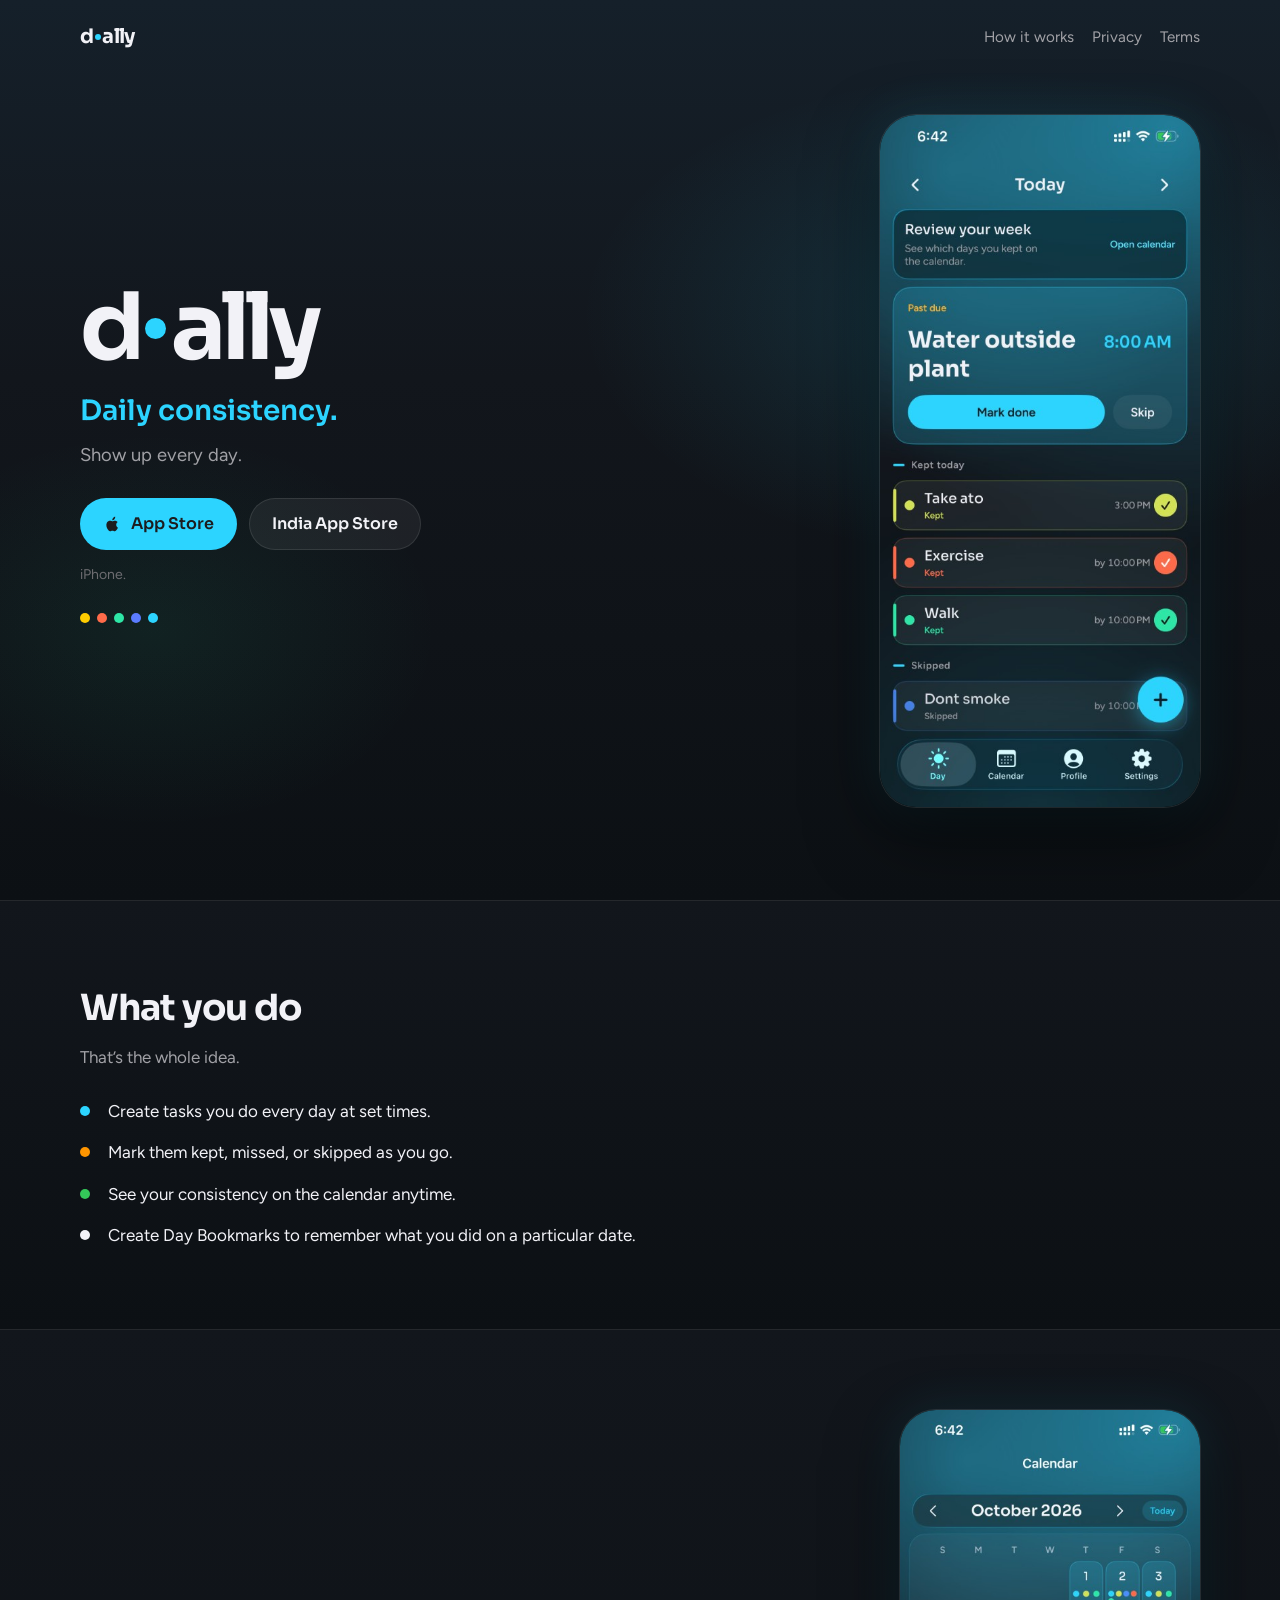
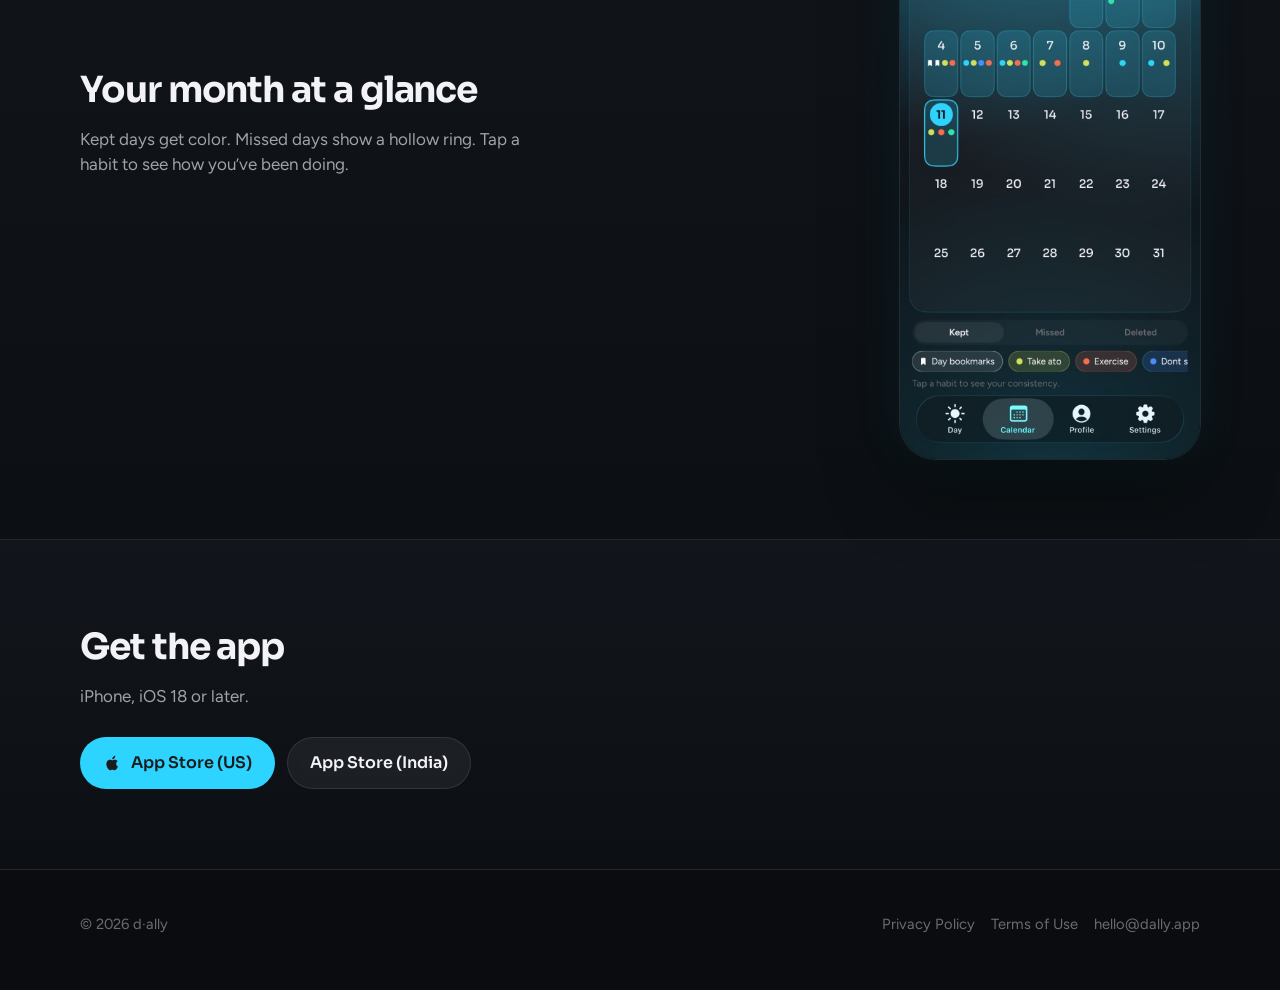
==== website/index.html @ 0668331e "Keep Mixpanel tokens out of git, and ship analytics, follow-ups, and the site. Project tokens now co" ====
<!DOCTYPE html>
<html lang="en">
  <head>
    <meta charset="utf-8" />
    <meta name="viewport" content="width=device-width, initial-scale=1" />
    <title>d·ally — Daily consistency</title>
    <meta
      name="description"
      content="d·ally helps you keep daily tasks at set times, mark them kept or skipped, and see your consistency on a calendar."
    />
    <meta name="theme-color" content="#0c1014" />
    <meta property="og:title" content="d·ally — Daily consistency" />
    <meta
      property="og:description"
      content="Create daily tasks at set times. Mark them kept or skipped. See your month in color."
    />
    <meta property="og:type" content="website" />
    <meta property="og:image" content="assets/app-day.png" />
    <link rel="icon" href="assets/favicon.svg" type="image/svg+xml" />
    <link rel="preconnect" href="https://fonts.googleapis.com" />
    <link rel="preconnect" href="https://fonts.gstatic.com" crossorigin />
    <link
      href="https://fonts.googleapis.com/css2?family=Figtree:wght@400;500;600&family=Sora:wght@600;700&display=swap"
      rel="stylesheet"
    />
    <link rel="stylesheet" href="css/site.css" />
  </head>
  <body>
    <a class="skip" href="#main">Skip to content</a>

    <header class="hero-shell">
      <div class="hero-bg" aria-hidden="true"></div>
      <div class="wrap hero-grid" id="main">
        <div class="nav">
          <a class="wordmark" href="index.html">d<span class="brand-dot" aria-hidden="true"></span>ally</a>
          <nav class="nav-links" aria-label="Site">
            <a href="#how">How it works</a>
            <a href="privacy.html">Privacy</a>
            <a href="terms.html">Terms</a>
          </nav>
        </div>

        <div class="hero-copy">
          <h1 class="brand-hero">
            <span class="visually-hidden">d·ally</span>
            <span aria-hidden="true">d<span class="brand-dot"></span>ally</span>
          </h1>
          <p class="tagline">Daily consistency.</p>
          <p class="lede">Show up every day.</p>
          <div class="cta-row">
            <a class="btn btn-primary" href="https://apps.apple.com/us/app/d-ally">
              <svg class="apple-mark" viewBox="0 0 16 20" aria-hidden="true">
                <path
                  fill="currentColor"
                  d="M12.7 10.7c0-1.9 1.5-2.8 1.6-2.9-.9-1.3-2.3-1.5-2.8-1.5-1.2-.1-2.3.7-2.9.7-.6 0-1.5-.7-2.5-.7C4.5 6.3 3.2 7 2.4 8.3c-1.4 2.4-.4 5.9 1 7.8.7.9 1.5 2 2.5 1.9 1 0 1.4-.6 2.6-.6 1.2 0 1.5.6 2.6.6 1.1 0 1.8-.9 2.4-1.8.8-1.1 1.1-2.1 1.1-2.2 0 0-2-.8-2-3.1zM10.7 4.6c.6-.7 1-1.7.9-2.6-.8.0-1.8.6-2.4 1.3-.5.6-1 1.6-.9 2.5.9.1 1.8-.4 2.4-1.2z"
                />
              </svg>
              App Store
            </a>
            <a class="btn btn-ghost" href="https://apps.apple.com/in/app/d-ally">India App Store</a>
          </div>
          <p class="store-note">iPhone.</p>
          <div class="color-rail" aria-hidden="true">
            <span style="background: #ffcc00"></span>
            <span style="background: #ff6b4a"></span>
            <span style="background: #2ee6a6"></span>
            <span style="background: #5b7cff"></span>
            <span style="background: #2cd4ff"></span>
          </div>
        </div>

        <figure class="phone">
          <img
            src="assets/app-day.png"
            width="1170"
            height="2532"
            alt="d·ally Day screen: today tasks with kept and skipped marks"
          />
        </figure>
      </div>
    </header>

    <main>
      <section class="section" id="how">
        <div class="wrap">
          <h2>What you do</h2>
          <p class="sub">That’s the whole idea.</p>
          <ul class="points">
            <li>
              <span class="swatch" style="background: var(--aqua)"></span>
              <span>Create tasks you do every day at set times.</span>
            </li>
            <li>
              <span class="swatch" style="background: var(--orange)"></span>
              <span>Mark them kept, missed, or skipped as you go.</span>
            </li>
            <li>
              <span class="swatch" style="background: var(--green)"></span>
              <span>See your consistency on the calendar anytime.</span>
            </li>
            <li>
              <span class="swatch" style="background: #f2f2f7"></span>
              <span>Create Day Bookmarks to remember what you did on a particular date.</span>
            </li>
          </ul>
        </div>
      </section>

      <section class="section" id="calendar">
        <div class="wrap split">
          <div>
            <h2>Your month at a glance</h2>
            <p class="sub">
              Kept days get color. Missed days show a hollow ring. Tap a habit to see how you’ve been
              doing.
            </p>
          </div>
          <figure class="phone phone-inline">
            <img
              src="assets/app-calendar.png"
              width="1170"
              height="2532"
              alt="d·ally Calendar screen with colorful kept-day dots"
            />
          </figure>
        </div>
      </section>

      <section class="section" id="get">
        <div class="wrap">
          <h2>Get the app</h2>
          <p class="sub">iPhone, iOS 18 or later.</p>
          <div class="legal-cta">
            <a class="btn btn-primary" href="https://apps.apple.com/us/app/d-ally">
              <svg class="apple-mark" viewBox="0 0 16 20" aria-hidden="true">
                <path
                  fill="currentColor"
                  d="M12.7 10.7c0-1.9 1.5-2.8 1.6-2.9-.9-1.3-2.3-1.5-2.8-1.5-1.2-.1-2.3.7-2.9.7-.6 0-1.5-.7-2.5-.7C4.5 6.3 3.2 7 2.4 8.3c-1.4 2.4-.4 5.9 1 7.8.7.9 1.5 2 2.5 1.9 1 0 1.4-.6 2.6-.6 1.2 0 1.5.6 2.6.6 1.1 0 1.8-.9 2.4-1.8.8-1.1 1.1-2.1 1.1-2.2 0 0-2-.8-2-3.1zM10.7 4.6c.6-.7 1-1.7.9-2.6-.8.0-1.8.6-2.4 1.3-.5.6-1 1.6-.9 2.5.9.1 1.8-.4 2.4-1.2z"
                />
              </svg>
              App Store (US)
            </a>
            <a class="btn btn-ghost" href="https://apps.apple.com/in/app/d-ally">
              App Store (India)
            </a>
          </div>
        </div>
      </section>
    </main>

    <footer class="footer">
      <div class="wrap footer-row">
        <p>© <span id="year">2026</span> d·ally</p>
        <nav aria-label="Legal">
          <a href="privacy.html">Privacy Policy</a>
          <a href="terms.html">Terms of Use</a>
          <a href="mailto:hello@dally.app">hello@dally.app</a>
        </nav>
      </div>
    </footer>

    <script>
      document.getElementById("year").textContent = String(new Date().getFullYear());
    </script>
  </body>
</html>
---- website/css/site.css ----
:root {
  --bg-0: #0c0c0e;
  --ink: #f2f2f7;
  --muted: #a1a1a6;
  --dim: #6c6c70;
  --aqua: #2cd4ff;
  --aqua-ink: #5ee1ff;
  --line: rgba(255, 255, 255, 0.1);
  --ember: #ff3b30;
  --orange: #ff9500;
  --gold: #ffcc00;
  --green: #34c759;
  --pink: #ff2d55;
  --font-display: "Sora", system-ui, sans-serif;
  --font-body: "Figtree", system-ui, sans-serif;
  --max: 1120px;
  --radius: 22px;
}

*,
*::before,
*::after {
  box-sizing: border-box;
}

html {
  scroll-behavior: smooth;
}

body {
  margin: 0;
  color: var(--ink);
  font-family: var(--font-body);
  font-size: 17px;
  line-height: 1.5;
  background: var(--bg-0);
  -webkit-font-smoothing: antialiased;
}

img {
  max-width: 100%;
  display: block;
}

a {
  color: inherit;
  text-decoration: none;
}

.visually-hidden {
  position: absolute;
  width: 1px;
  height: 1px;
  padding: 0;
  margin: -1px;
  overflow: hidden;
  clip: rect(0, 0, 0, 0);
  white-space: nowrap;
  border: 0;
}

.skip {
  position: absolute;
  left: -999px;
}

.skip:focus {
  left: 12px;
  top: 12px;
  z-index: 100;
  background: var(--aqua);
  color: #1c1c1e;
  padding: 8px 12px;
  border-radius: 999px;
}

.page {
  min-height: 100%;
  background: #0c1014;
}

.wrap {
  width: min(100% - 40px, var(--max));
  margin-inline: auto;
}

/* —— Hero: app canvas + real Day screenshot —— */
.hero-shell {
  position: relative;
  min-height: 100svh;
  display: flex;
  flex-direction: column;
  overflow: clip;
  background: #0c1014;
}

.hero-bg {
  position: absolute;
  inset: 0;
  background:
    radial-gradient(720px 420px at 78% 35%, rgba(44, 212, 255, 0.14), transparent 58%),
    radial-gradient(520px 360px at 12% 70%, rgba(46, 230, 166, 0.07), transparent 55%),
    linear-gradient(180deg, #15202a 0%, #12161c 42%, #0c1014 100%);
  pointer-events: none;
}

.hero-grid {
  position: relative;
  z-index: 1;
  flex: 1;
  display: grid;
  grid-template-columns: 1fr minmax(240px, 320px);
  grid-template-rows: auto 1fr;
  column-gap: 48px;
  align-items: center;
  padding-bottom: 48px;
}

.nav {
  grid-column: 1 / -1;
  display: flex;
  align-items: center;
  justify-content: space-between;
  padding: 22px 0 0;
}

.wordmark {
  font-family: var(--font-display);
  font-weight: 700;
  font-size: 1.25rem;
  letter-spacing: -0.03em;
  display: inline-flex;
  align-items: center;
}

.wordmark .brand-dot {
  width: 0.28em;
  height: 0.28em;
  margin: 0 0.08em;
}

.nav-links {
  display: flex;
  gap: 18px;
  color: var(--muted);
  font-size: 0.95rem;
}

.nav-links a:hover {
  color: var(--aqua-ink);
}

.hero-copy {
  max-width: 34rem;
  padding: 28px 0 24px;
}

.phone {
  margin: 18px 0 0;
  width: min(100%, 320px);
  justify-self: end;
  border-radius: 36px;
  overflow: hidden;
  background: #000;
  box-shadow:
    0 0 0 1px rgba(255, 255, 255, 0.1),
    0 28px 70px rgba(0, 0, 0, 0.55),
    0 0 48px rgba(44, 212, 255, 0.12);
}

.phone img {
  width: 100%;
  height: auto;
  display: block;
}

.phone-inline {
  justify-self: end;
  margin: 0;
}

.brand-hero {
  font-family: var(--font-display);
  font-weight: 700;
  font-size: clamp(3.8rem, 9vw, 5.8rem);
  line-height: 0.92;
  letter-spacing: -0.055em;
  margin: 0 0 20px;
}

.brand-dot {
  display: inline-block;
  width: 0.22em;
  height: 0.22em;
  margin: 0 0.06em 0.12em;
  border-radius: 999px;
  background: var(--aqua);
  vertical-align: middle;
}

.tagline {
  font-family: var(--font-display);
  font-weight: 600;
  font-size: clamp(1.35rem, 2.5vw, 1.75rem);
  color: var(--aqua);
  margin: 0 0 10px;
}

.lede {
  color: var(--muted);
  font-size: 1.15rem;
  margin: 0 0 28px;
}

.cta-row {
  display: flex;
  flex-wrap: wrap;
  gap: 12px;
  align-items: center;
}

.btn {
  display: inline-flex;
  align-items: center;
  justify-content: center;
  gap: 10px;
  min-height: 52px;
  padding: 0 22px;
  border-radius: 999px;
  border: 1px solid transparent;
  font-family: var(--font-display);
  font-weight: 600;
  font-size: 1rem;
  transition: transform 0.2s ease, background 0.2s ease, border-color 0.2s ease;
}

.btn:hover {
  transform: translateY(-1px);
}

.btn-primary {
  background: var(--aqua);
  color: #1c1c1e;
}

.btn-primary:hover {
  background: var(--aqua-ink);
}

.btn-ghost {
  background: rgba(255, 255, 255, 0.06);
  border-color: var(--line);
  backdrop-filter: blur(8px);
}

.btn-ghost:hover {
  border-color: rgba(44, 212, 255, 0.45);
}

.store-note {
  margin: 14px 0 0;
  color: var(--dim);
  font-size: 0.88rem;
}

.apple-mark {
  width: 18px;
  height: 18px;
}

.color-rail {
  display: flex;
  gap: 7px;
  margin-top: 28px;
}

.color-rail span {
  width: 10px;
  height: 10px;
  border-radius: 999px;
}

/* Sections */
.section {
  padding: 80px 0;
  background: linear-gradient(180deg, #12161c 0%, #0c1014 100%);
  border-top: 1px solid var(--line);
}

.section h2 {
  font-family: var(--font-display);
  font-size: clamp(1.7rem, 3vw, 2.25rem);
  letter-spacing: -0.03em;
  margin: 0 0 10px;
  max-width: 18ch;
}

.section .sub {
  color: var(--muted);
  margin: 0 0 28px;
  max-width: 42ch;
}

.points {
  display: grid;
  gap: 16px;
  max-width: 40rem;
  padding: 0;
  margin: 0;
  list-style: none;
}

.points li {
  display: grid;
  grid-template-columns: 14px 1fr;
  gap: 14px;
  align-items: start;
}

.points .swatch {
  width: 10px;
  height: 10px;
  border-radius: 999px;
  margin-top: 7px;
}

.split {
  display: grid;
  grid-template-columns: minmax(0, 1fr) minmax(220px, 300px);
  gap: 36px;
  align-items: center;
}

.legal-cta {
  display: flex;
  flex-wrap: wrap;
  gap: 12px;
}

.footer {
  border-top: 1px solid var(--line);
  padding: 28px 0 40px;
  color: var(--dim);
  font-size: 0.92rem;
  background: #0a0c10;
}

.footer-row {
  display: flex;
  flex-wrap: wrap;
  gap: 16px 24px;
  justify-content: space-between;
  align-items: center;
}

.footer a:hover {
  color: var(--aqua-ink);
}

.footer nav {
  display: flex;
  gap: 16px;
}

/* Legal */
.legal-page {
  background:
    radial-gradient(700px 360px at 10% 0%, rgba(44, 212, 255, 0.1), transparent 60%),
    linear-gradient(180deg, #15202a, #0c1014);
  min-height: 100svh;
}

.legal {
  padding: 48px 0 80px;
  max-width: 720px;
}

.legal h1 {
  font-family: var(--font-display);
  font-size: clamp(2rem, 4vw, 2.8rem);
  letter-spacing: -0.04em;
  margin: 0 0 8px;
}

.legal .updated {
  color: var(--dim);
  margin: 0 0 32px;
}

.legal h2 {
  font-family: var(--font-display);
  font-size: 1.15rem;
  margin: 28px 0 8px;
}

.legal p,
.legal li {
  color: var(--muted);
}

.legal ul {
  padding-left: 1.2rem;
}

.legal a {
  color: var(--aqua-ink);
  text-decoration: underline;
  text-underline-offset: 3px;
}

@media (prefers-reduced-motion: no-preference) {
  .hero-copy {
    animation: rise 0.75s ease both;
  }

  .color-rail span {
    animation: bob 3.8s ease-in-out infinite;
  }

  .color-rail span:nth-child(2) {
    animation-delay: 0.2s;
  }
  .color-rail span:nth-child(3) {
    animation-delay: 0.4s;
  }
  .color-rail span:nth-child(4) {
    animation-delay: 0.6s;
  }
  .color-rail span:nth-child(5) {
    animation-delay: 0.8s;
  }
  .color-rail span:nth-child(6) {
    animation-delay: 1s;
  }
}

@keyframes rise {
  from {
    opacity: 0;
    transform: translateY(12px);
  }
  to {
    opacity: 1;
    transform: translateY(0);
  }
}

@keyframes bob {
  0%,
  100% {
    transform: translateY(0);
  }
  50% {
    transform: translateY(-4px);
  }
}

@media (max-width: 860px) {
  .hero-grid {
    grid-template-columns: 1fr;
    grid-template-rows: auto auto auto;
    row-gap: 8px;
    padding-bottom: 36px;
  }

  .hero-copy {
    order: 1;
    padding-top: 20px;
    max-width: none;
  }

  .phone {
    order: 2;
    justify-self: center;
    width: min(100%, 280px);
    margin-top: 8px;
  }

  .brand-hero {
    font-size: clamp(3.2rem, 13vw, 4.4rem);
  }

  .split {
    grid-template-columns: 1fr;
  }

  .phone-inline {
    justify-self: center;
    width: min(100%, 300px);
  }
}

@media (max-width: 520px) {
  .wrap {
    width: min(100% - 28px, var(--max));
  }

  .cta-row {
    flex-direction: column;
    align-items: stretch;
  }

  .btn {
    width: 100%;
  }

  .nav-links {
    gap: 12px;
    font-size: 0.86rem;
  }
}
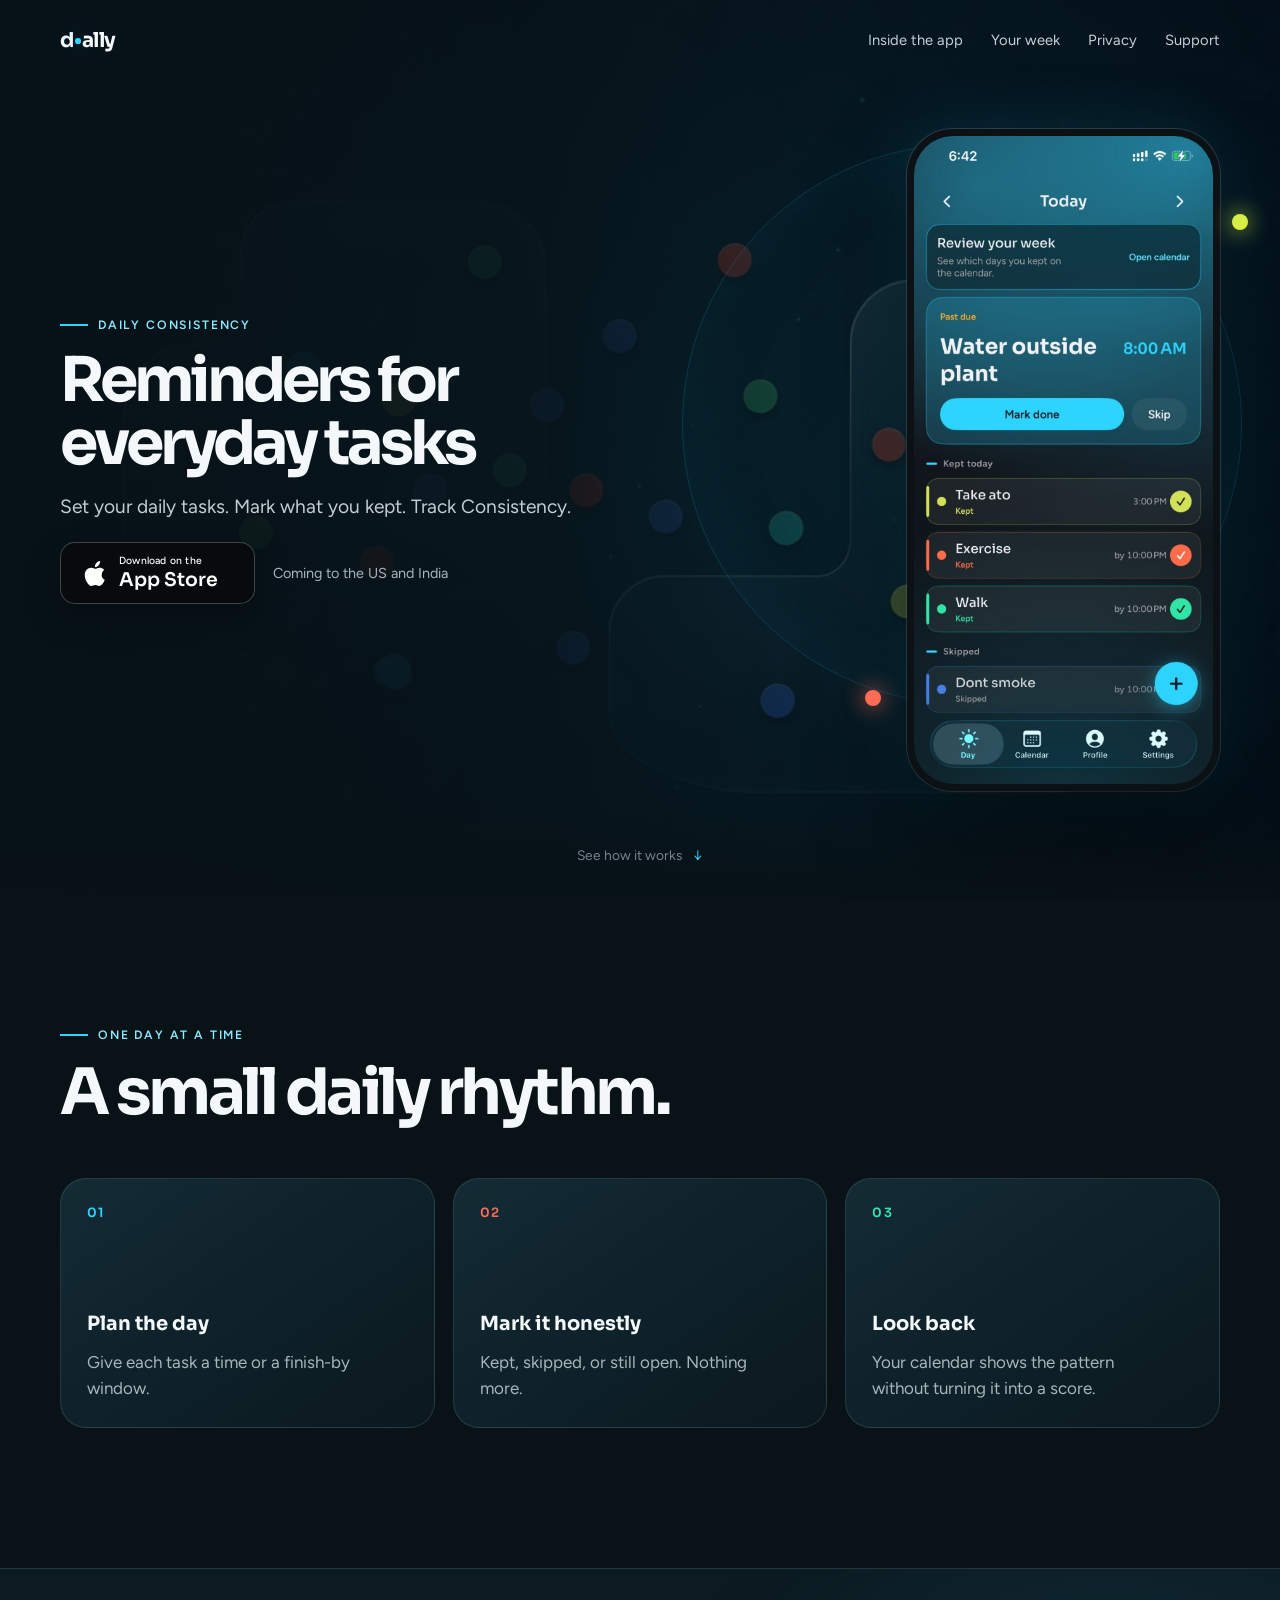
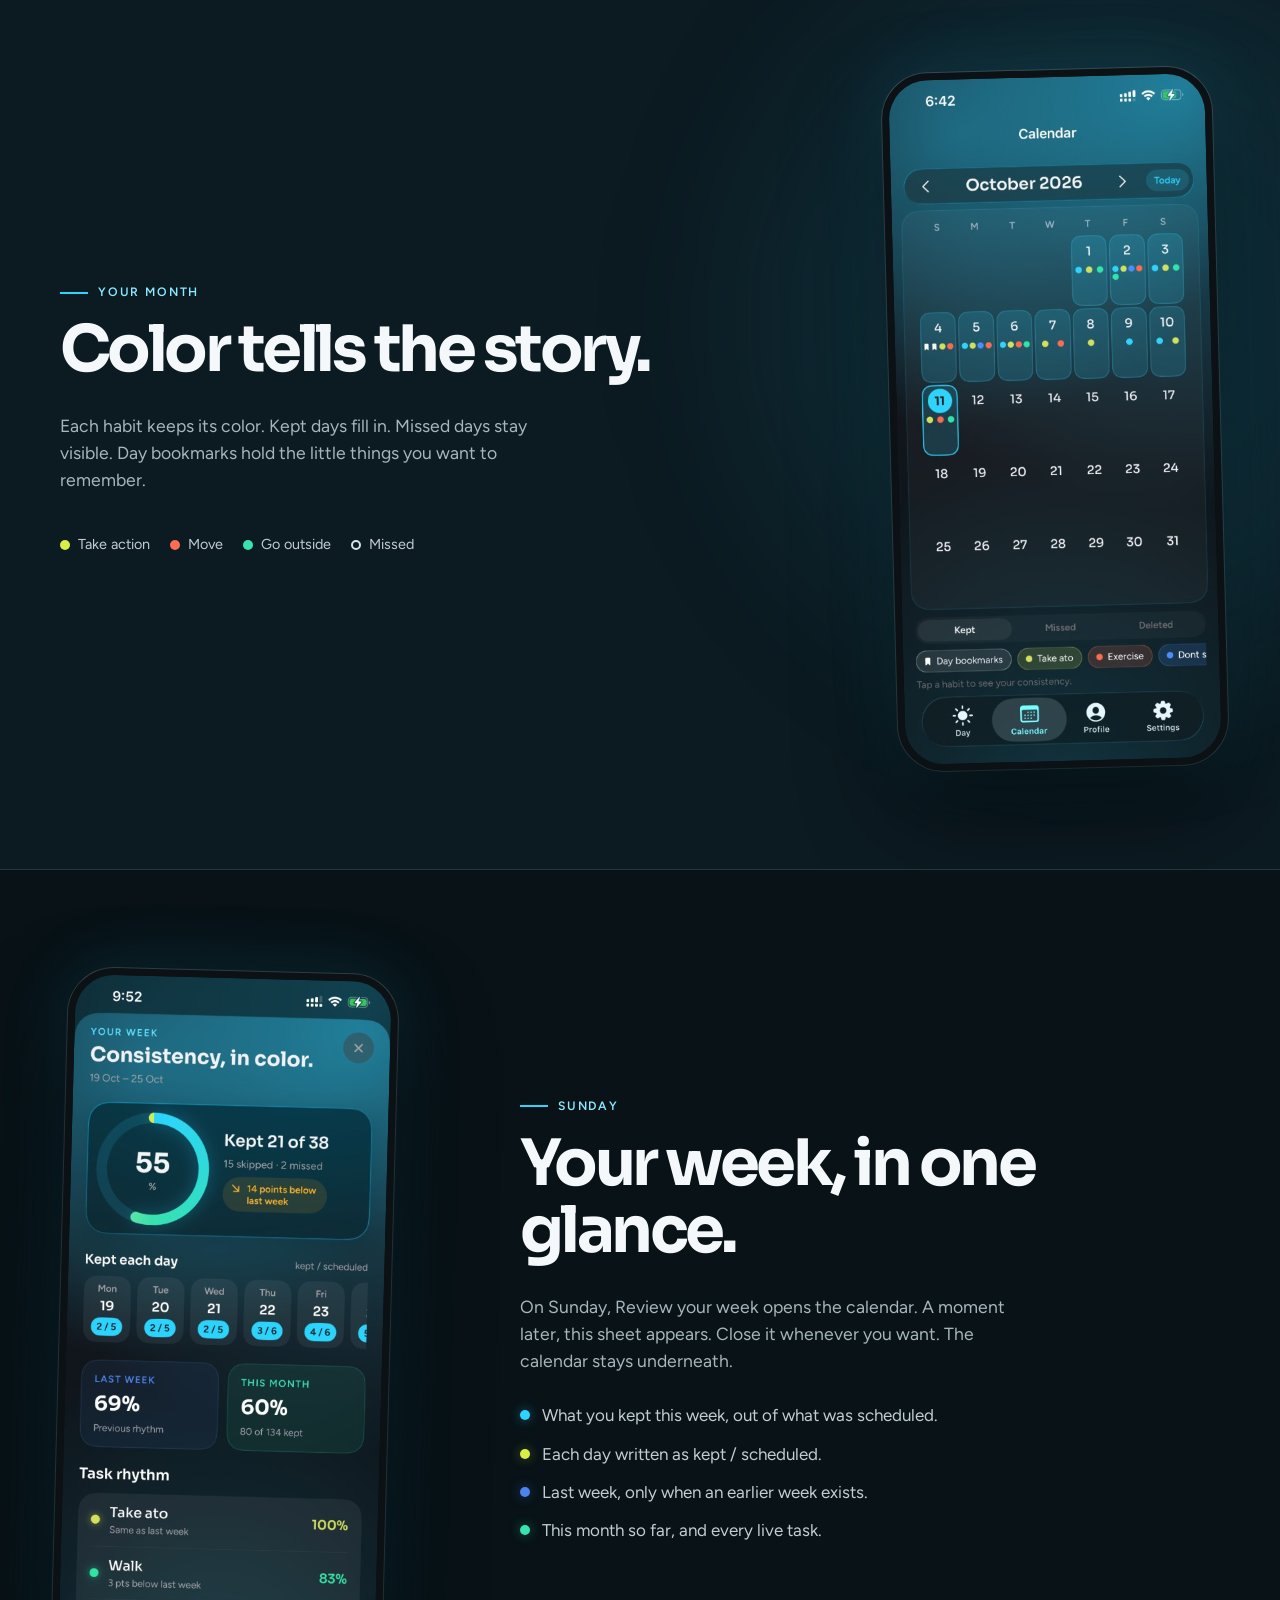
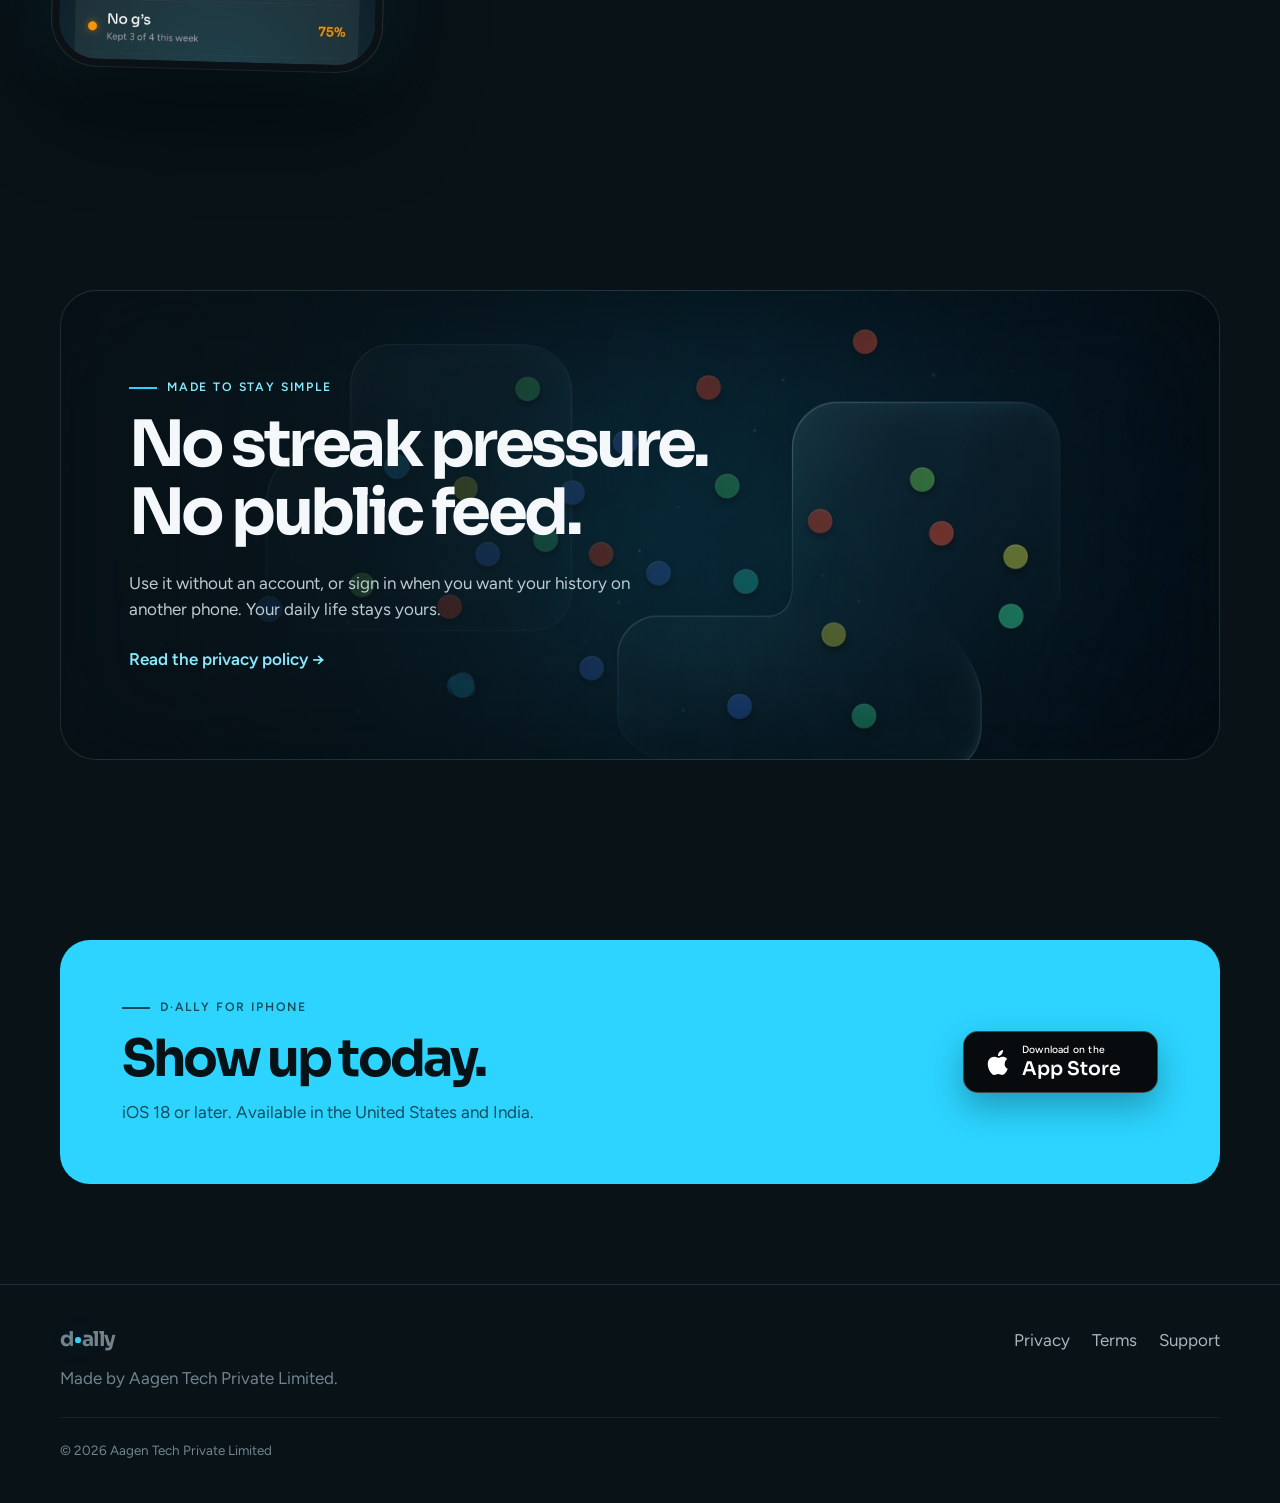
==== commit 22ee701d: "Ship Day coach, privacy hardening, and the public site for App Store readiness. Add the Option B Day" ====
--- a/website/index.html
+++ b/website/index.html
@@ -3,164 +3,146 @@
   <head>
     <meta charset="utf-8" />
     <meta name="viewport" content="width=device-width, initial-scale=1" />
-    <title>d·ally — Daily consistency</title>
-    <meta
-      name="description"
-      content="d·ally helps you keep daily tasks at set times, mark them kept or skipped, and see your consistency on a calendar."
-    />
-    <meta name="theme-color" content="#0c1014" />
-    <meta property="og:title" content="d·ally — Daily consistency" />
-    <meta
-      property="og:description"
-      content="Create daily tasks at set times. Mark them kept or skipped. See your month in color."
-    />
+    <title>d·ally - Reminders for everyday tasks</title>
+    <meta name="description" content="Reminders for everyday tasks. Set your daily tasks, mark what you kept, track consistency." />
+    <meta name="theme-color" content="#091319" />
+    <meta property="og:title" content="d·ally - Reminders for everyday tasks" />
+    <meta property="og:description" content="Reminders for everyday tasks" />
     <meta property="og:type" content="website" />
-    <meta property="og:image" content="assets/app-day.png" />
-    <link rel="icon" href="assets/favicon.svg" type="image/svg+xml" />
+    <meta property="og:image" content="assets/dally-rhythm.jpg" />
+    <link rel="icon" href="assets/favicon.png?v=4" type="image/png" />
+    <link rel="apple-touch-icon" href="assets/apple-touch-icon.png?v=4" />
     <link rel="preconnect" href="https://fonts.googleapis.com" />
     <link rel="preconnect" href="https://fonts.gstatic.com" crossorigin />
-    <link
-      href="https://fonts.googleapis.com/css2?family=Figtree:wght@400;500;600&family=Sora:wght@600;700&display=swap"
-      rel="stylesheet"
-    />
-    <link rel="stylesheet" href="css/site.css" />
+    <link href="https://fonts.googleapis.com/css2?family=Figtree:wght@400;500;600&family=Sora:wght@600;700&display=swap" rel="stylesheet" />
+    <link rel="stylesheet" href="css/site.css?v=7" />
   </head>
   <body>
     <a class="skip" href="#main">Skip to content</a>
 
-    <header class="hero-shell">
-      <div class="hero-bg" aria-hidden="true"></div>
-      <div class="wrap hero-grid" id="main">
-        <div class="nav">
-          <a class="wordmark" href="index.html">d<span class="brand-dot" aria-hidden="true"></span>ally</a>
-          <nav class="nav-links" aria-label="Site">
-            <a href="#how">How it works</a>
-            <a href="privacy.html">Privacy</a>
-            <a href="terms.html">Terms</a>
-          </nav>
-        </div>
-
-        <div class="hero-copy">
-          <h1 class="brand-hero">
-            <span class="visually-hidden">d·ally</span>
-            <span aria-hidden="true">d<span class="brand-dot"></span>ally</span>
-          </h1>
-          <p class="tagline">Daily consistency.</p>
-          <p class="lede">Show up every day.</p>
-          <div class="cta-row">
-            <a class="btn btn-primary" href="https://apps.apple.com/us/app/d-ally">
-              <svg class="apple-mark" viewBox="0 0 16 20" aria-hidden="true">
-                <path
-                  fill="currentColor"
-                  d="M12.7 10.7c0-1.9 1.5-2.8 1.6-2.9-.9-1.3-2.3-1.5-2.8-1.5-1.2-.1-2.3.7-2.9.7-.6 0-1.5-.7-2.5-.7C4.5 6.3 3.2 7 2.4 8.3c-1.4 2.4-.4 5.9 1 7.8.7.9 1.5 2 2.5 1.9 1 0 1.4-.6 2.6-.6 1.2 0 1.5.6 2.6.6 1.1 0 1.8-.9 2.4-1.8.8-1.1 1.1-2.1 1.1-2.2 0 0-2-.8-2-3.1zM10.7 4.6c.6-.7 1-1.7.9-2.6-.8.0-1.8.6-2.4 1.3-.5.6-1 1.6-.9 2.5.9.1 1.8-.4 2.4-1.2z"
-                />
-              </svg>
-              App Store
-            </a>
-            <a class="btn btn-ghost" href="https://apps.apple.com/in/app/d-ally">India App Store</a>
-          </div>
-          <p class="store-note">iPhone.</p>
-          <div class="color-rail" aria-hidden="true">
-            <span style="background: #ffcc00"></span>
-            <span style="background: #ff6b4a"></span>
-            <span style="background: #2ee6a6"></span>
-            <span style="background: #5b7cff"></span>
-            <span style="background: #2cd4ff"></span>
-          </div>
-        </div>
-
-        <figure class="phone">
-          <img
-            src="assets/app-day.png"
-            width="1170"
-            height="2532"
-            alt="d·ally Day screen: today tasks with kept and skipped marks"
-          />
-        </figure>
+    <header class="site-header">
+      <div class="wrap nav">
+        <a class="wordmark" href="index.html" aria-label="d·ally home">d<span class="brand-dot" aria-hidden="true"></span>ally</a>
+        <nav class="nav-links" aria-label="Site">
+          <a class="nav-wide" href="#inside">Inside the app</a>
+          <a href="#week">Your week</a>
+          <a href="privacy.html">Privacy</a>
+          <a href="mailto:debraj@theminarnet.com">Support</a>
+        </nav>
       </div>
     </header>
 
-    <main>
-      <section class="section" id="how">
+    <main id="main">
+      <section class="hero">
+        <div class="hero-art" aria-hidden="true"></div>
+        <div class="wrap hero-grid">
+          <div class="hero-copy">
+            <p class="eyebrow"><span></span> Daily consistency</p>
+            <h1>Reminders for everyday tasks</h1>
+            <p class="lede">Set your daily tasks. Mark what you kept. Track Consistency.</p>
+            <div class="cta-row">
+              <a class="store-button" href="https://apps.apple.com/us/app/d-ally" aria-label="Download d·ally on the App Store">
+                <svg viewBox="0 0 16 20" aria-hidden="true"><path fill="currentColor" d="M12.7 10.7c0-1.9 1.5-2.8 1.6-2.9-.9-1.3-2.3-1.5-2.8-1.5-1.2-.1-2.3.7-2.9.7-.6 0-1.5-.7-2.5-.7C4.5 6.3 3.2 7 2.4 8.3c-1.4 2.4-.4 5.9 1 7.8.7.9 1.5 2 2.5 1.9 1 0 1.4-.6 2.6-.6 1.2 0 1.5.6 2.6.6 1.1 0 1.8-.9 2.4-1.8.8-1.1 1.1-2.1 1.1-2.2 0 0-2-.8-2-3.1zM10.7 4.6c.6-.7 1-1.7.9-2.6-.8 0-1.8.6-2.4 1.3-.5.6-1 1.6-.9 2.5.9.1 1.8-.4 2.4-1.2z"/></svg>
+                <span><small>Download on the</small>App Store</span>
+              </a>
+              <span class="availability">Coming to the US and India</span>
+            </div>
+          </div>
+
+          <div class="hero-device">
+            <div class="orbit orbit-one" aria-hidden="true"></div>
+            <div class="orbit orbit-two" aria-hidden="true"></div>
+            <figure class="phone phone-main">
+              <img src="assets/app-day.png" width="473" height="1024" alt="The real d·ally Day screen, showing colorful daily tasks" />
+            </figure>
+          </div>
+        </div>
+        <a class="down" href="#rhythm">See how it works <span aria-hidden="true">↓</span></a>
+      </section>
+
+      <section class="rhythm" id="rhythm">
         <div class="wrap">
-          <h2>What you do</h2>
-          <p class="sub">That’s the whole idea.</p>
-          <ul class="points">
-            <li>
-              <span class="swatch" style="background: var(--aqua)"></span>
-              <span>Create tasks you do every day at set times.</span>
-            </li>
-            <li>
-              <span class="swatch" style="background: var(--orange)"></span>
-              <span>Mark them kept, missed, or skipped as you go.</span>
-            </li>
-            <li>
-              <span class="swatch" style="background: var(--green)"></span>
-              <span>See your consistency on the calendar anytime.</span>
-            </li>
-            <li>
-              <span class="swatch" style="background: #f2f2f7"></span>
-              <span>Create Day Bookmarks to remember what you did on a particular date.</span>
-            </li>
-          </ul>
+          <div class="section-intro">
+            <p class="eyebrow"><span></span> One day at a time</p>
+            <h2>A small daily rhythm.</h2>
+          </div>
+          <ol class="steps">
+            <li><strong>01</strong><div><h3>Plan the day</h3><p>Give each task a time or a finish-by window.</p></div></li>
+            <li><strong>02</strong><div><h3>Mark it honestly</h3><p>Kept, skipped, or still open. Nothing more.</p></div></li>
+            <li><strong>03</strong><div><h3>Look back</h3><p>Your calendar shows the pattern without turning it into a score.</p></div></li>
+          </ol>
         </div>
       </section>
 
-      <section class="section" id="calendar">
-        <div class="wrap split">
-          <div>
-            <h2>Your month at a glance</h2>
-            <p class="sub">
-              Kept days get color. Missed days show a hollow ring. Tap a habit to see how you’ve been
-              doing.
-            </p>
+      <section class="inside" id="inside">
+        <div class="wrap showcase">
+          <div class="showcase-copy">
+            <p class="eyebrow"><span></span> Your month</p>
+            <h2>Color tells the story.</h2>
+            <p>Each habit keeps its color. Kept days fill in. Missed days stay visible. Day bookmarks hold the little things you want to remember.</p>
+            <div class="legend" aria-label="Calendar legend">
+              <span><i class="dot lime"></i> Take action</span>
+              <span><i class="dot coral"></i> Move</span>
+              <span><i class="dot mint"></i> Go outside</span>
+              <span><i class="ring"></i> Missed</span>
+            </div>
           </div>
-          <figure class="phone phone-inline">
-            <img
-              src="assets/app-calendar.png"
-              width="1170"
-              height="2532"
-              alt="d·ally Calendar screen with colorful kept-day dots"
-            />
+          <figure class="phone phone-calendar">
+            <img src="assets/app-calendar.png" width="473" height="1024" alt="The real d·ally calendar with colorful daily marks" />
           </figure>
         </div>
       </section>
 
-      <section class="section" id="get">
-        <div class="wrap">
-          <h2>Get the app</h2>
-          <p class="sub">iPhone, iOS 18 or later.</p>
-          <div class="legal-cta">
-            <a class="btn btn-primary" href="https://apps.apple.com/us/app/d-ally">
-              <svg class="apple-mark" viewBox="0 0 16 20" aria-hidden="true">
-                <path
-                  fill="currentColor"
-                  d="M12.7 10.7c0-1.9 1.5-2.8 1.6-2.9-.9-1.3-2.3-1.5-2.8-1.5-1.2-.1-2.3.7-2.9.7-.6 0-1.5-.7-2.5-.7C4.5 6.3 3.2 7 2.4 8.3c-1.4 2.4-.4 5.9 1 7.8.7.9 1.5 2 2.5 1.9 1 0 1.4-.6 2.6-.6 1.2 0 1.5.6 2.6.6 1.1 0 1.8-.9 2.4-1.8.8-1.1 1.1-2.1 1.1-2.2 0 0-2-.8-2-3.1zM10.7 4.6c.6-.7 1-1.7.9-2.6-.8.0-1.8.6-2.4 1.3-.5.6-1 1.6-.9 2.5.9.1 1.8-.4 2.4-1.2z"
-                />
-              </svg>
-              App Store (US)
-            </a>
-            <a class="btn btn-ghost" href="https://apps.apple.com/in/app/d-ally">
-              App Store (India)
-            </a>
+      <section class="week" id="week">
+        <div class="wrap showcase showcase-reverse">
+          <figure class="phone phone-week">
+            <img src="assets/app-week.jpg" width="473" height="1024" alt="The Sunday weekly review in d·ally, with the week, month, and each live task" />
+          </figure>
+          <div class="showcase-copy">
+            <p class="eyebrow"><span></span> Sunday</p>
+            <h2>Your week, in one glance.</h2>
+            <p>On Sunday, Review your week opens the calendar. A moment later, this sheet appears. Close it whenever you want. The calendar stays underneath.</p>
+            <ul class="week-points">
+              <li>What you kept this week, out of what was scheduled.</li>
+              <li>Each day written as kept / scheduled.</li>
+              <li>Last week, only when an earlier week exists.</li>
+              <li>This month so far, and every live task.</li>
+            </ul>
           </div>
+        </div>
+      </section>
+
+      <section class="quiet">
+        <div class="wrap quiet-card">
+          <p class="eyebrow"><span></span> Made to stay simple</p>
+          <h2>No streak pressure.<br />No public feed.</h2>
+          <p>Use it without an account, or sign in when you want your history on another phone. Your daily life stays yours.</p>
+          <a href="privacy.html">Read the privacy policy <span aria-hidden="true">→</span></a>
+        </div>
+      </section>
+
+      <section class="get" id="get">
+        <div class="wrap get-inner">
+          <div>
+            <p class="eyebrow"><span></span> d·ally for iPhone</p>
+            <h2>Show up today.</h2>
+            <p>iOS 18 or later. Available in the United States and India.</p>
+          </div>
+          <a class="store-button light" href="https://apps.apple.com/us/app/d-ally" aria-label="Download d·ally on the App Store">
+            <svg viewBox="0 0 16 20" aria-hidden="true"><path fill="currentColor" d="M12.7 10.7c0-1.9 1.5-2.8 1.6-2.9-.9-1.3-2.3-1.5-2.8-1.5-1.2-.1-2.3.7-2.9.7-.6 0-1.5-.7-2.5-.7C4.5 6.3 3.2 7 2.4 8.3c-1.4 2.4-.4 5.9 1 7.8.7.9 1.5 2 2.5 1.9 1 0 1.4-.6 2.6-.6 1.2 0 1.5.6 2.6.6 1.1 0 1.8-.9 2.4-1.8.8-1.1 1.1-2.1 1.1-2.2 0 0-2-.8-2-3.1zM10.7 4.6c.6-.7 1-1.7.9-2.6-.8 0-1.8.6-2.4 1.3-.5.6-1 1.6-.9 2.5.9.1 1.8-.4 2.4-1.2z"/></svg>
+            <span><small>Download on the</small>App Store</span>
+          </a>
         </div>
       </section>
     </main>
 
     <footer class="footer">
-      <div class="wrap footer-row">
-        <p>© <span id="year">2026</span> d·ally</p>
-        <nav aria-label="Legal">
-          <a href="privacy.html">Privacy Policy</a>
-          <a href="terms.html">Terms of Use</a>
-          <a href="mailto:hello@dally.app">hello@dally.app</a>
-        </nav>
+      <div class="wrap footer-grid">
+        <div><a class="wordmark" href="index.html">d<span class="brand-dot" aria-hidden="true"></span>ally</a><p>Made by Aagen Tech Private Limited.</p></div>
+        <nav aria-label="Legal"><a href="privacy.html">Privacy</a><a href="terms.html">Terms</a><a href="mailto:debraj@theminarnet.com">Support</a></nav>
+        <p class="copyright">© <span id="year">2026</span> Aagen Tech Private Limited</p>
       </div>
     </footer>
-
-    <script>
-      document.getElementById("year").textContent = String(new Date().getFullYear());
-    </script>
+    <script>document.getElementById("year").textContent = String(new Date().getFullYear());</script>
   </body>
 </html>
--- a/website/css/site.css
+++ b/website/css/site.css
@@ -1,511 +1,502 @@
 :root {
-  --bg-0: #0c0c0e;
-  --ink: #f2f2f7;
-  --muted: #a1a1a6;
-  --dim: #6c6c70;
-  --aqua: #2cd4ff;
-  --aqua-ink: #5ee1ff;
-  --line: rgba(255, 255, 255, 0.1);
-  --ember: #ff3b30;
-  --orange: #ff9500;
-  --gold: #ffcc00;
-  --green: #34c759;
-  --pink: #ff2d55;
+  --night: #081217;
+  --deep: #0d1a21;
+  --panel: #12242d;
+  --ink: #f4f8fa;
+  --muted: #a7b5bc;
+  --dim: #72838c;
+  --cyan: #2cd4ff;
+  --cyan-soft: #89eaff;
+  --lime: #d8ee45;
+  --coral: #ff6c55;
+  --mint: #37e3af;
+  --blue: #4b84ed;
+  --line: rgba(184, 227, 239, 0.14);
   --font-display: "Sora", system-ui, sans-serif;
   --font-body: "Figtree", system-ui, sans-serif;
-  --max: 1120px;
-  --radius: 22px;
-}
-
-*,
-*::before,
-*::after {
-  box-sizing: border-box;
-}
-
-html {
-  scroll-behavior: smooth;
-}
-
+  --max: 1160px;
+}
+
+*, *::before, *::after { box-sizing: border-box; }
+html { scroll-behavior: smooth; }
 body {
   margin: 0;
   color: var(--ink);
+  background: var(--night);
   font-family: var(--font-body);
   font-size: 17px;
-  line-height: 1.5;
-  background: var(--bg-0);
+  line-height: 1.55;
   -webkit-font-smoothing: antialiased;
 }
-
-img {
+img { display: block; max-width: 100%; }
+a { color: inherit; text-decoration: none; }
+.wrap { width: min(calc(100% - 48px), var(--max)); margin-inline: auto; }
+.skip { position: fixed; left: -9999px; top: 12px; z-index: 99; }
+.skip:focus { left: 12px; padding: 8px 12px; border-radius: 10px; color: #071217; background: var(--cyan); }
+
+.site-header {
+  position: absolute;
+  inset: 0 0 auto;
+  z-index: 10;
+}
+.nav {
+  min-height: 80px;
+  display: flex;
+  align-items: center;
+  justify-content: space-between;
+}
+.wordmark {
+  display: inline-flex;
+  align-items: center;
+  font: 700 1.28rem/1 var(--font-display);
+  letter-spacing: -0.04em;
+}
+.brand-dot {
+  width: .28em;
+  height: .28em;
+  margin: .1em .08em 0;
+  border-radius: 50%;
+  background: var(--cyan);
+  box-shadow: 0 0 20px rgba(44, 212, 255, .55);
+}
+.nav-links { display: flex; gap: 28px; color: #c4d0d5; font-size: .92rem; }
+.nav-links a, .footer a, .quiet-card a { transition: color .18s ease; }
+.nav-links a:hover, .footer a:hover, .quiet-card a:hover { color: var(--cyan-soft); }
+
+.hero {
+  position: relative;
+  height: 100vh;
+  height: 100svh;
+  min-height: 100vh;
+  min-height: 100svh;
+  overflow: hidden;
+  background:
+    linear-gradient(90deg, rgba(7, 18, 24, .98) 0%, rgba(7, 18, 24, .94) 43%, rgba(7, 18, 24, .44) 100%),
+    url("../assets/dally-rhythm.jpg") center/cover no-repeat;
+}
+.hero::after {
+  content: "";
+  position: absolute;
+  inset: auto 0 0;
+  height: 90px;
+  background: linear-gradient(transparent, var(--night));
+  pointer-events: none;
+}
+.hero-art {
+  position: absolute;
+  width: 560px;
+  height: 560px;
+  right: 3%;
+  top: 16%;
+  border-radius: 50%;
+  border: 1px solid rgba(44, 212, 255, .16);
+  box-shadow: inset 0 0 100px rgba(44, 212, 255, .05);
+}
+.hero-grid {
+  position: relative;
+  z-index: 2;
+  height: 100%;
+  display: grid;
+  grid-template-columns: minmax(0, 1.15fr) minmax(180px, 340px);
+  gap: clamp(20px, 4vw, 72px);
+  align-items: center;
+  padding-top: 76px;
+  padding-bottom: 56px;
+}
+.hero-copy { width: min(100%, 40rem); }
+.eyebrow {
+  display: flex;
+  align-items: center;
+  gap: 10px;
+  margin: 0 0 clamp(10px, 1.6vh, 18px);
+  color: var(--cyan-soft);
+  font-size: .76rem;
+  font-weight: 600;
+  letter-spacing: .15em;
+  text-transform: uppercase;
+}
+.eyebrow span { width: 28px; height: 2px; background: var(--cyan); }
+h1, h2, h3 { font-family: var(--font-display); }
+h1 { margin: 0; font-family: var(--font-display); letter-spacing: -.065em; }
+.hero h1 {
+  max-width: 12em;
+  font-size: clamp(1.7rem, min(4.8vw, 7.4vh), 4.15rem);
+  line-height: 1.02;
+  text-wrap: balance;
+}
+.lede {
+  max-width: 36rem;
+  margin: clamp(12px, 2vh, 26px) 0 clamp(14px, 2.2vh, 28px);
+  color: #c1cdd2;
+  font-size: clamp(.98rem, min(1.6vw, 2.3vh), 1.2rem);
+}
+.cta-row { display: flex; flex-wrap: wrap; align-items: center; gap: 18px; }
+.store-button {
+  min-width: 195px;
+  min-height: 62px;
+  display: inline-flex;
+  align-items: center;
+  gap: 12px;
+  padding: 9px 21px;
+  border: 1px solid rgba(255, 255, 255, .24);
+  border-radius: 15px;
+  color: white;
+  background: #070b0d;
+  box-shadow: 0 14px 34px rgba(0, 0, 0, .28);
+  transition: transform .18s ease, border-color .18s ease;
+}
+.store-button:hover { transform: translateY(-2px); border-color: var(--cyan); }
+.store-button svg { width: 25px; height: 31px; flex: none; }
+.store-button span { display: flex; flex-direction: column; font: 600 1.18rem/1.05 var(--font-display); }
+.store-button small { margin-bottom: 3px; font: 500 .65rem/1 var(--font-body); letter-spacing: .02em; }
+.availability { color: var(--muted); font-size: .9rem; }
+.hero-device {
+  position: relative;
+  justify-self: end;
+  height: 100%;
+  min-height: 0;
+  display: flex;
+  align-items: center;
+  justify-content: flex-end;
+}
+.phone {
+  margin: 0;
+  overflow: hidden;
+  border: 7px solid #0b1115;
+  border-radius: 46px;
+  background: #071014;
+  box-shadow: 0 42px 90px rgba(0, 0, 0, .55), 0 0 0 1px rgba(255, 255, 255, .16), 0 0 70px rgba(44, 212, 255, .14);
+}
+.phone img { width: 100%; height: auto; }
+.phone-main {
+  position: relative;
+  z-index: 2;
+  width: auto;
   max-width: 100%;
-  display: block;
-}
-
-a {
-  color: inherit;
-  text-decoration: none;
-}
-
-.visually-hidden {
+  height: auto;
+  transform: none;
+}
+.phone-main img {
+  width: auto;
+  height: auto;
+  max-width: 100%;
+  max-height: min(72svh, calc(100svh - 150px));
+}
+.orbit { position: absolute; z-index: 3; width: 16px; height: 16px; border-radius: 50%; box-shadow: 0 0 22px currentColor; }
+.orbit-one { top: 18%; right: -28px; color: var(--lime); background: var(--lime); }
+.orbit-two { bottom: 18%; left: -42px; color: var(--coral); background: var(--coral); }
+.down {
   position: absolute;
-  width: 1px;
-  height: 1px;
+  z-index: 3;
+  left: 50%;
+  bottom: 34px;
+  color: var(--dim);
+  font-size: .86rem;
+  transform: translateX(-50%);
+}
+.down span { margin-left: 8px; color: var(--cyan); }
+
+.rhythm { padding: 126px 0 140px; }
+.section-intro { margin-bottom: 52px; }
+h2 { margin: 0; font-size: clamp(2.4rem, 5vw, 4.6rem); line-height: 1.05; letter-spacing: -.055em; }
+.steps {
+  display: grid;
+  grid-template-columns: repeat(3, 1fr);
+  gap: 18px;
+  margin: 0;
   padding: 0;
-  margin: -1px;
-  overflow: hidden;
-  clip: rect(0, 0, 0, 0);
-  white-space: nowrap;
-  border: 0;
-}
-
-.skip {
-  position: absolute;
-  left: -999px;
-}
-
-.skip:focus {
-  left: 12px;
-  top: 12px;
-  z-index: 100;
-  background: var(--aqua);
-  color: #1c1c1e;
-  padding: 8px 12px;
-  border-radius: 999px;
-}
-
-.page {
-  min-height: 100%;
-  background: #0c1014;
-}
-
-.wrap {
-  width: min(100% - 40px, var(--max));
-  margin-inline: auto;
-}
-
-/* —— Hero: app canvas + real Day screenshot —— */
-.hero-shell {
-  position: relative;
-  min-height: 100svh;
+  list-style: none;
+}
+.steps li {
+  min-height: 250px;
   display: flex;
   flex-direction: column;
-  overflow: clip;
-  background: #0c1014;
-}
-
-.hero-bg {
+  justify-content: space-between;
+  padding: 26px;
+  border: 1px solid var(--line);
+  border-radius: 26px;
+  background: linear-gradient(145deg, rgba(22, 48, 59, .84), rgba(12, 27, 34, .72));
+}
+.steps strong { color: var(--cyan); font: 600 .8rem var(--font-display); letter-spacing: .1em; }
+.steps h3 { margin: 0 0 9px; font-size: 1.22rem; }
+.steps p { margin: 0; color: var(--muted); max-width: 25ch; }
+.steps li:nth-child(2) strong { color: var(--coral); }
+.steps li:nth-child(3) strong { color: var(--mint); }
+
+.inside {
+  position: relative;
+  overflow: hidden;
+  background: #0c1a21;
+  border-block: 1px solid var(--line);
+}
+.inside::before {
+  content: "";
   position: absolute;
-  inset: 0;
+  width: 700px;
+  height: 700px;
+  right: -180px;
+  top: 0;
+  border-radius: 50%;
+  background: rgba(44, 212, 255, .09);
+  filter: blur(90px);
+}
+.showcase {
+  position: relative;
+  display: grid;
+  grid-template-columns: minmax(0, 1fr) 360px;
+  gap: 100px;
+  align-items: center;
+  min-height: 900px;
+  padding-block: 80px;
+}
+.showcase-copy > p:not(.eyebrow) { max-width: 510px; margin: 28px 0; color: var(--muted); font-size: 1.1rem; }
+.phone-calendar { width: 330px; justify-self: end; transform: rotate(-1.5deg); }
+.showcase-reverse { grid-template-columns: 360px minmax(0, 1fr); }
+.phone-week { width: 330px; justify-self: start; transform: rotate(1.5deg); }
+.week-points { max-width: 34rem; margin: 0; padding: 0; list-style: none; display: grid; gap: 12px; color: #c2cdd2; }
+.week-points li { display: grid; grid-template-columns: 10px 1fr; gap: 12px; align-items: start; }
+.week-points li::before { content: ""; width: 10px; height: 10px; margin-top: 8px; border-radius: 50%; background: var(--cyan); box-shadow: 0 0 12px rgba(44, 212, 255, .45); }
+.week-points li:nth-child(2)::before { background: var(--lime); box-shadow: 0 0 12px rgba(216, 238, 69, .35); }
+.week-points li:nth-child(3)::before { background: var(--blue); box-shadow: 0 0 12px rgba(75, 132, 237, .4); }
+.week-points li:nth-child(4)::before { background: var(--mint); box-shadow: 0 0 12px rgba(55, 227, 175, .4); }
+.legend { display: flex; flex-wrap: wrap; gap: 12px 20px; max-width: 520px; padding-top: 12px; color: #c2cdd2; font-size: .9rem; }
+.legend span { display: flex; align-items: center; gap: 8px; }
+.dot, .ring { display: inline-block; width: 10px; height: 10px; border-radius: 50%; }
+.lime { background: var(--lime); }
+.coral { background: var(--coral); }
+.mint { background: var(--mint); }
+.ring { border: 2px solid #d6e4e8; }
+
+.quiet { padding: 120px 0; }
+.quiet-card {
+  position: relative;
+  min-height: 470px;
+  display: flex;
+  flex-direction: column;
+  justify-content: center;
+  padding: 68px;
+  overflow: hidden;
+  border: 1px solid var(--line);
+  border-radius: 36px;
   background:
-    radial-gradient(720px 420px at 78% 35%, rgba(44, 212, 255, 0.14), transparent 58%),
-    radial-gradient(520px 360px at 12% 70%, rgba(46, 230, 166, 0.07), transparent 55%),
-    linear-gradient(180deg, #15202a 0%, #12161c 42%, #0c1014 100%);
-  pointer-events: none;
-}
-
-.hero-grid {
-  position: relative;
-  z-index: 1;
-  flex: 1;
-  display: grid;
-  grid-template-columns: 1fr minmax(240px, 320px);
-  grid-template-rows: auto 1fr;
-  column-gap: 48px;
-  align-items: center;
-  padding-bottom: 48px;
-}
-
-.nav {
-  grid-column: 1 / -1;
+    linear-gradient(90deg, rgba(8, 19, 25, .98), rgba(8, 19, 25, .45)),
+    url("../assets/dally-rhythm.jpg") center/cover;
+}
+.quiet-card::after { content: ""; position: absolute; inset: 0; box-shadow: inset 0 0 100px rgba(5, 13, 17, .55); pointer-events: none; }
+.quiet-card > * { position: relative; z-index: 1; }
+.quiet-card h2 { max-width: 760px; }
+.quiet-card > p:not(.eyebrow) { max-width: 520px; margin: 24px 0; color: #bdcbd1; }
+.quiet-card a { color: var(--cyan-soft); font-weight: 600; }
+
+.get { padding: 60px 0 100px; }
+.get-inner {
   display: flex;
   align-items: center;
   justify-content: space-between;
-  padding: 22px 0 0;
-}
-
-.wordmark {
-  font-family: var(--font-display);
-  font-weight: 700;
-  font-size: 1.25rem;
-  letter-spacing: -0.03em;
-  display: inline-flex;
-  align-items: center;
-}
-
-.wordmark .brand-dot {
-  width: 0.28em;
-  height: 0.28em;
-  margin: 0 0.08em;
-}
-
-.nav-links {
-  display: flex;
-  gap: 18px;
-  color: var(--muted);
-  font-size: 0.95rem;
-}
-
-.nav-links a:hover {
-  color: var(--aqua-ink);
-}
-
-.hero-copy {
-  max-width: 34rem;
-  padding: 28px 0 24px;
-}
-
-.phone {
-  margin: 18px 0 0;
-  width: min(100%, 320px);
-  justify-self: end;
-  border-radius: 36px;
-  overflow: hidden;
-  background: #000;
-  box-shadow:
-    0 0 0 1px rgba(255, 255, 255, 0.1),
-    0 28px 70px rgba(0, 0, 0, 0.55),
-    0 0 48px rgba(44, 212, 255, 0.12);
-}
-
-.phone img {
-  width: 100%;
-  height: auto;
-  display: block;
-}
-
-.phone-inline {
-  justify-self: end;
-  margin: 0;
-}
-
-.brand-hero {
-  font-family: var(--font-display);
-  font-weight: 700;
-  font-size: clamp(3.8rem, 9vw, 5.8rem);
-  line-height: 0.92;
-  letter-spacing: -0.055em;
-  margin: 0 0 20px;
-}
-
-.brand-dot {
-  display: inline-block;
-  width: 0.22em;
-  height: 0.22em;
-  margin: 0 0.06em 0.12em;
-  border-radius: 999px;
-  background: var(--aqua);
-  vertical-align: middle;
-}
-
-.tagline {
-  font-family: var(--font-display);
-  font-weight: 600;
-  font-size: clamp(1.35rem, 2.5vw, 1.75rem);
-  color: var(--aqua);
-  margin: 0 0 10px;
-}
-
-.lede {
-  color: var(--muted);
-  font-size: 1.15rem;
-  margin: 0 0 28px;
-}
-
-.cta-row {
-  display: flex;
-  flex-wrap: wrap;
-  gap: 12px;
-  align-items: center;
-}
-
-.btn {
-  display: inline-flex;
-  align-items: center;
-  justify-content: center;
-  gap: 10px;
-  min-height: 52px;
-  padding: 0 22px;
-  border-radius: 999px;
-  border: 1px solid transparent;
-  font-family: var(--font-display);
-  font-weight: 600;
-  font-size: 1rem;
-  transition: transform 0.2s ease, background 0.2s ease, border-color 0.2s ease;
-}
-
-.btn:hover {
-  transform: translateY(-1px);
-}
-
-.btn-primary {
-  background: var(--aqua);
-  color: #1c1c1e;
-}
-
-.btn-primary:hover {
-  background: var(--aqua-ink);
-}
-
-.btn-ghost {
-  background: rgba(255, 255, 255, 0.06);
-  border-color: var(--line);
-  backdrop-filter: blur(8px);
-}
-
-.btn-ghost:hover {
-  border-color: rgba(44, 212, 255, 0.45);
-}
-
-.store-note {
-  margin: 14px 0 0;
-  color: var(--dim);
-  font-size: 0.88rem;
-}
-
-.apple-mark {
-  width: 18px;
-  height: 18px;
-}
-
-.color-rail {
-  display: flex;
-  gap: 7px;
-  margin-top: 28px;
-}
-
-.color-rail span {
-  width: 10px;
-  height: 10px;
-  border-radius: 999px;
-}
-
-/* Sections */
-.section {
-  padding: 80px 0;
-  background: linear-gradient(180deg, #12161c 0%, #0c1014 100%);
-  border-top: 1px solid var(--line);
-}
-
-.section h2 {
-  font-family: var(--font-display);
-  font-size: clamp(1.7rem, 3vw, 2.25rem);
-  letter-spacing: -0.03em;
-  margin: 0 0 10px;
-  max-width: 18ch;
-}
-
-.section .sub {
-  color: var(--muted);
-  margin: 0 0 28px;
-  max-width: 42ch;
-}
-
-.points {
-  display: grid;
-  gap: 16px;
-  max-width: 40rem;
-  padding: 0;
-  margin: 0;
-  list-style: none;
-}
-
-.points li {
-  display: grid;
-  grid-template-columns: 14px 1fr;
-  gap: 14px;
-  align-items: start;
-}
-
-.points .swatch {
-  width: 10px;
-  height: 10px;
-  border-radius: 999px;
-  margin-top: 7px;
-}
-
-.split {
-  display: grid;
-  grid-template-columns: minmax(0, 1fr) minmax(220px, 300px);
-  gap: 36px;
-  align-items: center;
-}
-
-.legal-cta {
-  display: flex;
-  flex-wrap: wrap;
-  gap: 12px;
-}
-
-.footer {
-  border-top: 1px solid var(--line);
-  padding: 28px 0 40px;
-  color: var(--dim);
-  font-size: 0.92rem;
-  background: #0a0c10;
-}
-
-.footer-row {
-  display: flex;
-  flex-wrap: wrap;
-  gap: 16px 24px;
-  justify-content: space-between;
-  align-items: center;
-}
-
-.footer a:hover {
-  color: var(--aqua-ink);
-}
-
-.footer nav {
-  display: flex;
-  gap: 16px;
-}
-
-/* Legal */
+  gap: 40px;
+  padding: 58px 62px;
+  border-radius: 30px;
+  color: #071217;
+  background: var(--cyan);
+}
+.get .eyebrow { color: #174b5a; }
+.get .eyebrow span { background: #174b5a; }
+.get h2 { font-size: clamp(2.4rem, 4vw, 4rem); }
+.get p:not(.eyebrow) { margin: 14px 0 0; color: #174b5a; }
+.store-button.light { flex: none; }
+
+.footer { padding: 42px 0; border-top: 1px solid var(--line); color: var(--dim); }
+.footer-grid { display: grid; grid-template-columns: 1fr auto; gap: 26px; align-items: start; }
+.footer-grid > div p { margin: 12px 0 0; }
+.footer nav { display: flex; gap: 22px; color: var(--muted); }
+.copyright { grid-column: 1 / -1; margin: 0; padding-top: 22px; border-top: 1px solid rgba(255, 255, 255, .07); font-size: .84rem; }
+
+/* Legal pages */
 .legal-page {
+  min-height: 100svh;
   background:
-    radial-gradient(700px 360px at 10% 0%, rgba(44, 212, 255, 0.1), transparent 60%),
-    linear-gradient(180deg, #15202a, #0c1014);
-  min-height: 100svh;
-}
-
-.legal {
-  padding: 48px 0 80px;
-  max-width: 720px;
-}
-
-.legal h1 {
-  font-family: var(--font-display);
-  font-size: clamp(2rem, 4vw, 2.8rem);
-  letter-spacing: -0.04em;
-  margin: 0 0 8px;
-}
-
-.legal .updated {
-  color: var(--dim);
-  margin: 0 0 32px;
-}
-
-.legal h2 {
-  font-family: var(--font-display);
-  font-size: 1.15rem;
-  margin: 28px 0 8px;
-}
-
-.legal p,
-.legal li {
-  color: var(--muted);
-}
-
-.legal ul {
-  padding-left: 1.2rem;
-}
-
-.legal a {
-  color: var(--aqua-ink);
-  text-decoration: underline;
-  text-underline-offset: 3px;
-}
+    radial-gradient(700px 420px at 80% 0%, rgba(44, 212, 255, .12), transparent 65%),
+    linear-gradient(180deg, #10212a, var(--night) 520px);
+}
+.legal-page .nav { border-bottom: 1px solid var(--line); }
+.legal { max-width: 760px; padding: 78px 0 110px; }
+.legal h1 { margin: 0; font-size: clamp(2.6rem, 6vw, 4.8rem); line-height: 1; letter-spacing: -.06em; }
+.legal .updated { margin: 17px 0 44px; color: var(--dim); }
+.legal h2 { margin: 38px 0 10px; font-size: 1.18rem; letter-spacing: -.02em; }
+.legal p, .legal li { color: var(--muted); }
+.legal ul { padding-left: 1.2rem; }
+.legal a { color: var(--cyan-soft); text-decoration: underline; text-underline-offset: 3px; }
+.legal-page .footer { margin-top: 0; }
+.legal-page .footer-row { display: flex; justify-content: space-between; align-items: center; gap: 20px; }
+.legal-page .footer-row nav { display: flex; gap: 20px; }
 
 @media (prefers-reduced-motion: no-preference) {
+  .hero-copy { animation: rise .8s ease both; }
+  .phone-main { animation: settle .9s .08s ease both; }
+  .orbit { animation: float 4s ease-in-out infinite; }
+  .orbit-two { animation-delay: -2s; }
+}
+@keyframes rise { from { opacity: 0; transform: translateY(18px); } }
+@keyframes settle { from { opacity: 0; transform: rotate(2deg) translateY(26px); } }
+@keyframes float { 50% { transform: translateY(-14px); } }
+
+/* Short desktop windows: keep copy + store in view without the mobile redesign. */
+@media (max-height: 720px) and (min-width: 861px) {
+  .hero-grid {
+    grid-template-columns: minmax(0, 1.2fr) minmax(160px, 280px);
+    gap: 28px;
+    padding-top: 64px;
+    padding-bottom: 28px;
+  }
+  .hero h1 { font-size: clamp(1.7rem, 5.2vh, 2.8rem); }
+  .phone-main img { max-height: min(68svh, calc(100svh - 120px)); }
+  .down { display: none; }
+}
+
+@media (max-width: 860px) {
+  .hero {
+    height: auto;
+    min-height: 100svh;
+    overflow: clip;
+    background:
+      linear-gradient(180deg, rgba(7, 18, 24, .96) 0%, rgba(7, 18, 24, .88) 42%, rgba(7, 18, 24, .55) 100%),
+      url("../assets/dally-rhythm.jpg") 65% center / cover no-repeat;
+  }
+  .hero::after { height: 72px; }
+  .hero-grid {
+    height: auto;
+    min-height: 100svh;
+    grid-template-columns: 1fr;
+    grid-template-rows: auto auto;
+    align-content: start;
+    justify-items: stretch;
+    gap: 28px;
+    padding: 118px 0 36px;
+    text-align: left;
+  }
   .hero-copy {
-    animation: rise 0.75s ease both;
-  }
-
-  .color-rail span {
-    animation: bob 3.8s ease-in-out infinite;
-  }
-
-  .color-rail span:nth-child(2) {
-    animation-delay: 0.2s;
-  }
-  .color-rail span:nth-child(3) {
-    animation-delay: 0.4s;
-  }
-  .color-rail span:nth-child(4) {
-    animation-delay: 0.6s;
-  }
-  .color-rail span:nth-child(5) {
-    animation-delay: 0.8s;
-  }
-  .color-rail span:nth-child(6) {
-    animation-delay: 1s;
-  }
-}
-
-@keyframes rise {
-  from {
-    opacity: 0;
-    transform: translateY(12px);
-  }
-  to {
-    opacity: 1;
-    transform: translateY(0);
-  }
-}
-
-@keyframes bob {
-  0%,
-  100% {
-    transform: translateY(0);
-  }
-  50% {
-    transform: translateY(-4px);
-  }
-}
-
-@media (max-width: 860px) {
-  .hero-grid {
-    grid-template-columns: 1fr;
-    grid-template-rows: auto auto auto;
-    row-gap: 8px;
-    padding-bottom: 36px;
-  }
-
-  .hero-copy {
-    order: 1;
-    padding-top: 20px;
-    max-width: none;
-  }
-
-  .phone {
-    order: 2;
-    justify-self: center;
-    width: min(100%, 280px);
-    margin-top: 8px;
-  }
-
-  .brand-hero {
-    font-size: clamp(3.2rem, 13vw, 4.4rem);
-  }
-
-  .split {
-    grid-template-columns: 1fr;
-  }
-
-  .phone-inline {
-    justify-self: center;
-    width: min(100%, 300px);
-  }
-}
-
-@media (max-width: 520px) {
-  .wrap {
-    width: min(100% - 28px, var(--max));
-  }
-
+    width: 100%;
+    max-width: 34rem;
+    margin-inline: 0;
+  }
+  .hero .eyebrow { margin-bottom: 14px; }
+  .hero h1 {
+    max-width: 11.5em;
+    font-size: clamp(2.15rem, 8.8vw, 2.9rem);
+    line-height: 1.04;
+  }
+  .lede {
+    max-width: 30rem;
+    margin: 14px 0 22px;
+    font-size: 1.05rem;
+    line-height: 1.45;
+  }
   .cta-row {
     flex-direction: column;
-    align-items: stretch;
-  }
-
-  .btn {
+    align-items: flex-start;
+    gap: 12px;
+  }
+  .store-button {
+    width: min(100%, 230px);
+    min-height: 58px;
+  }
+  .availability { font-size: .88rem; }
+  .hero-device {
+    justify-self: center;
+    justify-content: center;
     width: 100%;
-  }
-
-  .nav-links {
-    gap: 12px;
-    font-size: 0.86rem;
-  }
-}
+    height: auto;
+    padding-top: 4px;
+  }
+  .hero-art,
+  .down,
+  .orbit { display: none; }
+  .phone {
+    border-width: 5px;
+    border-radius: 34px;
+    box-shadow: 0 28px 60px rgba(0, 0, 0, .5), 0 0 0 1px rgba(255, 255, 255, .14);
+  }
+  .phone-main {
+    width: min(68vw, 268px);
+    margin-inline: auto;
+  }
+  .phone-main img {
+    width: 100%;
+    max-height: none;
+    height: auto;
+  }
+
+  h2 { font-size: clamp(2rem, 9vw, 2.85rem); }
+  .rhythm { padding: 72px 0 80px; }
+  .section-intro { margin-bottom: 28px; }
+  .steps { grid-template-columns: 1fr; gap: 12px; }
+  .steps li {
+    min-height: 0;
+    justify-content: flex-start;
+    gap: 16px;
+    padding: 20px 18px;
+    border-radius: 22px;
+  }
+  .steps p { max-width: none; }
+
+  .showcase,
+  .showcase-reverse {
+    grid-template-columns: 1fr;
+    gap: 36px;
+    min-height: 0;
+    padding-block: 72px;
+    text-align: left;
+  }
+  .showcase-copy > p:not(.eyebrow) {
+    margin: 16px 0 0;
+    font-size: 1.02rem;
+  }
+  .legend {
+    margin-top: 18px;
+    justify-content: flex-start;
+  }
+  .phone-calendar,
+  .phone-week {
+    width: min(72vw, 290px);
+    justify-self: center;
+    transform: none;
+  }
+  .week-points {
+    margin: 18px 0 0;
+    text-align: left;
+  }
+
+  .quiet { padding: 56px 0; }
+  .quiet-card {
+    min-height: 0;
+    padding: 32px 24px;
+    border-radius: 28px;
+    background:
+      linear-gradient(180deg, rgba(8, 19, 25, .96), rgba(8, 19, 25, .72)),
+      url("../assets/dally-rhythm.jpg") 58% center / cover;
+  }
+  .quiet-card h2 br { display: none; }
+
+  .get { padding: 36px 0 72px; }
+  .get-inner {
+    flex-direction: column;
+    align-items: flex-start;
+    gap: 28px;
+    padding: 34px 24px;
+    border-radius: 24px;
+  }
+}
+
+@media (max-width: 600px) {
+  .wrap { width: min(calc(100% - 32px), var(--max)); }
+  .nav { min-height: 64px; }
+  .nav-wide { display: none; }
+  .nav-links { gap: 14px; font-size: .8rem; }
+  .hero-grid { padding-top: 108px; gap: 24px; }
+  .hero h1 { font-size: clamp(2.05rem, 9.4vw, 2.55rem); }
+  .footer-grid { grid-template-columns: 1fr; }
+  .footer nav { flex-wrap: wrap; gap: 16px; }
+  .copyright { grid-column: auto; }
+  .legal { padding: 58px 0 90px; }
+  .legal-page .footer-row { align-items: flex-start; flex-direction: column; }
+}
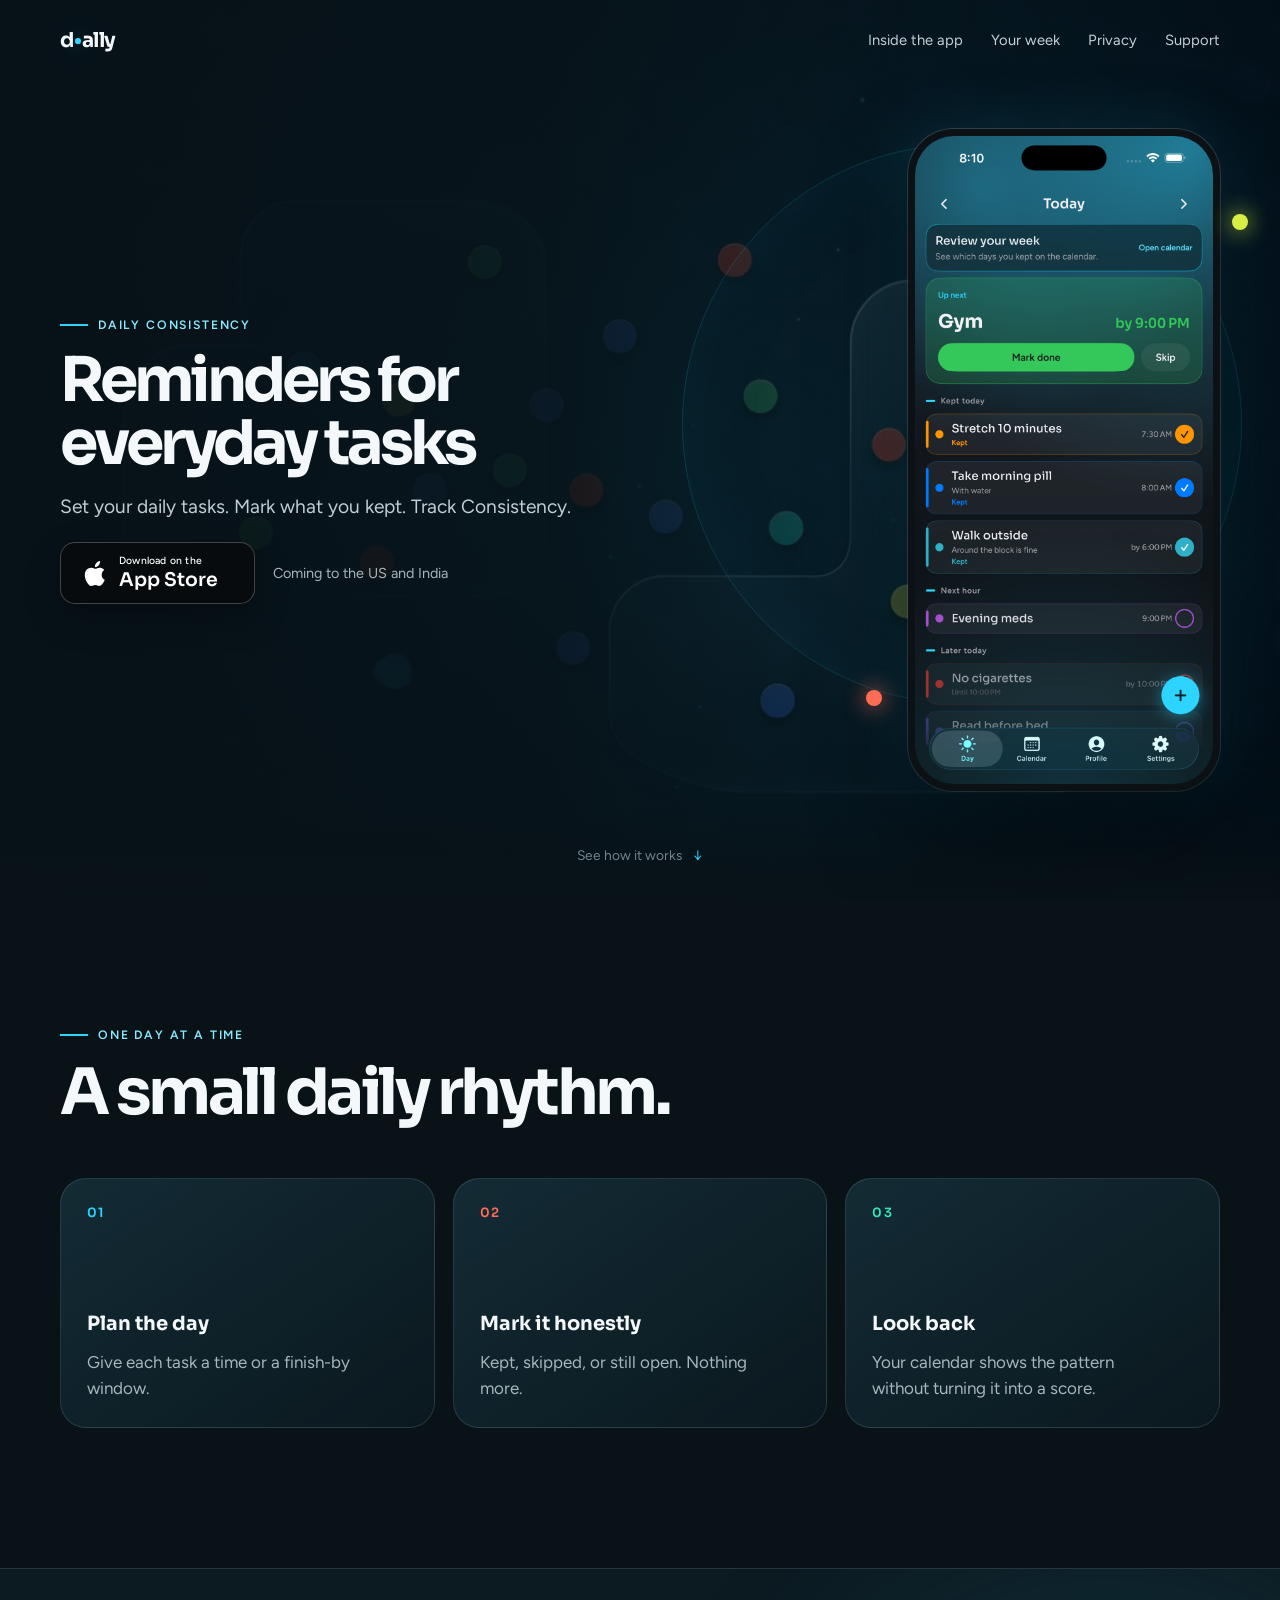
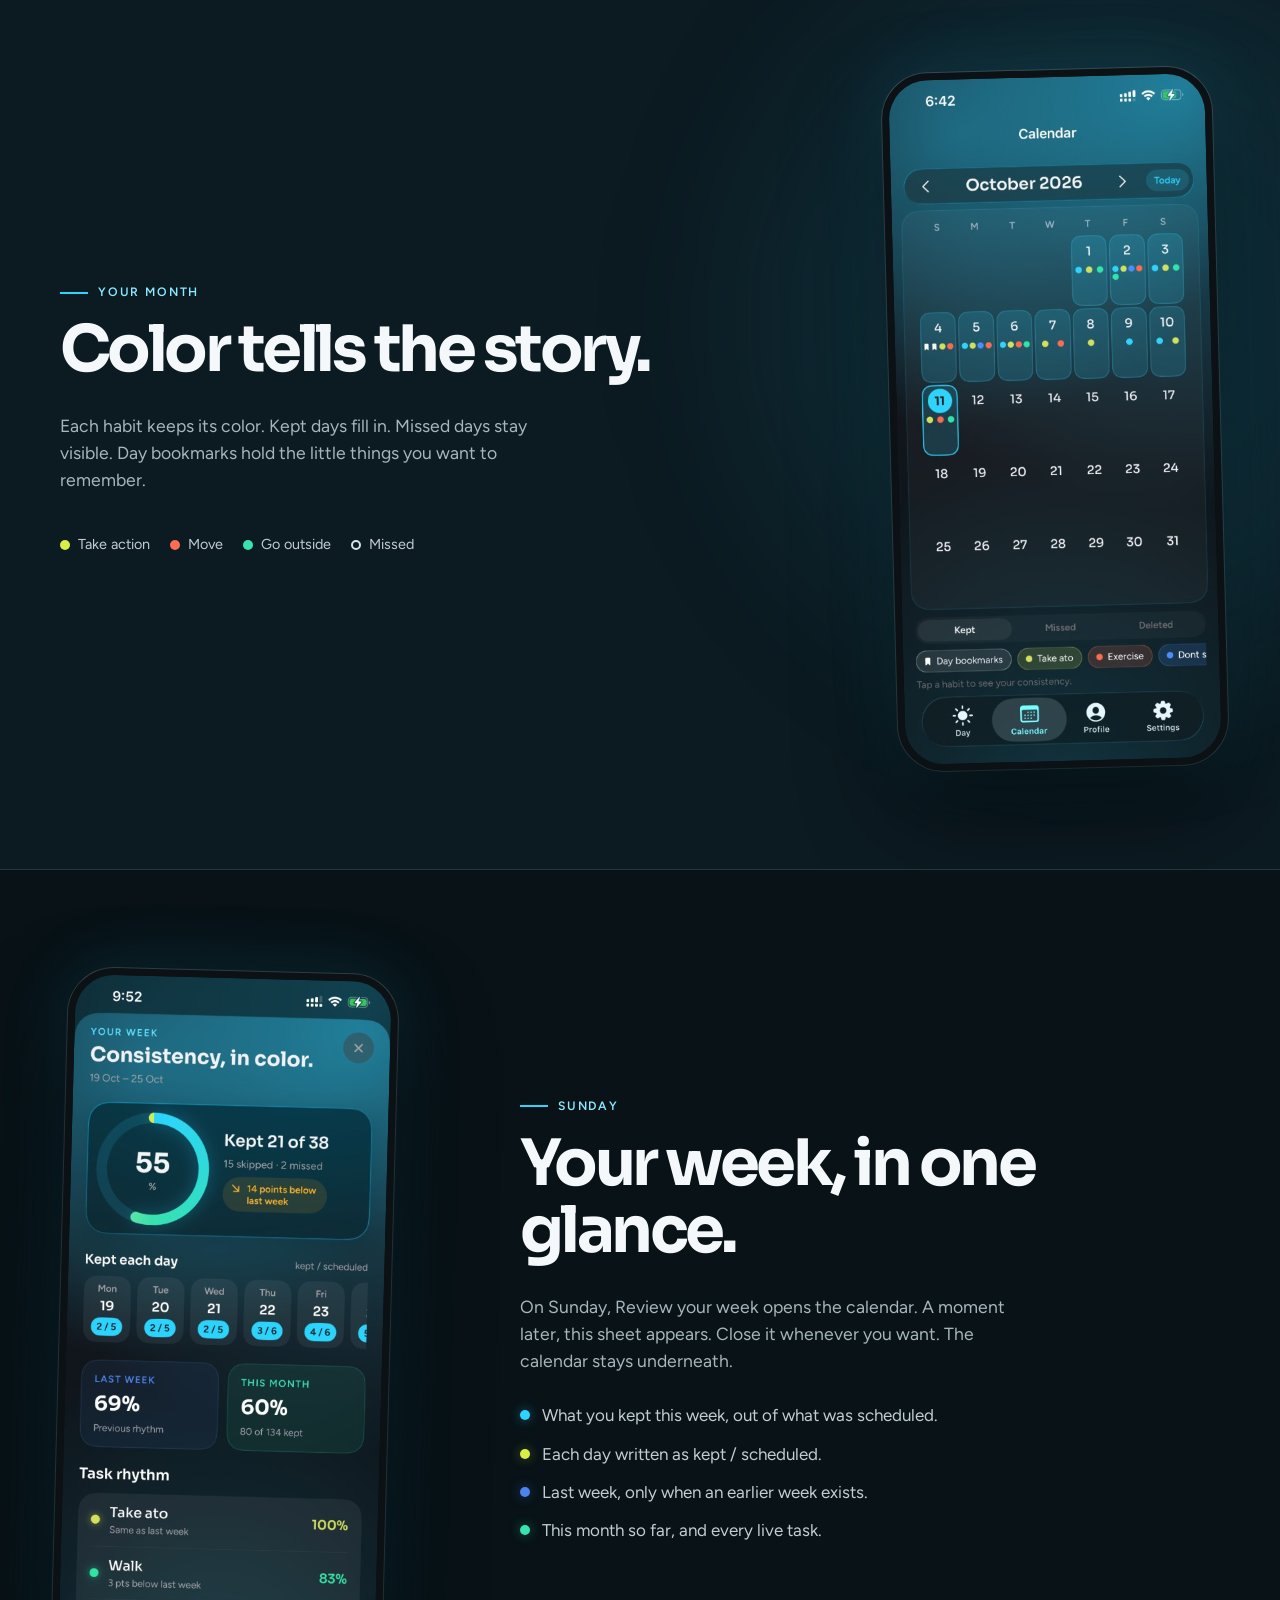
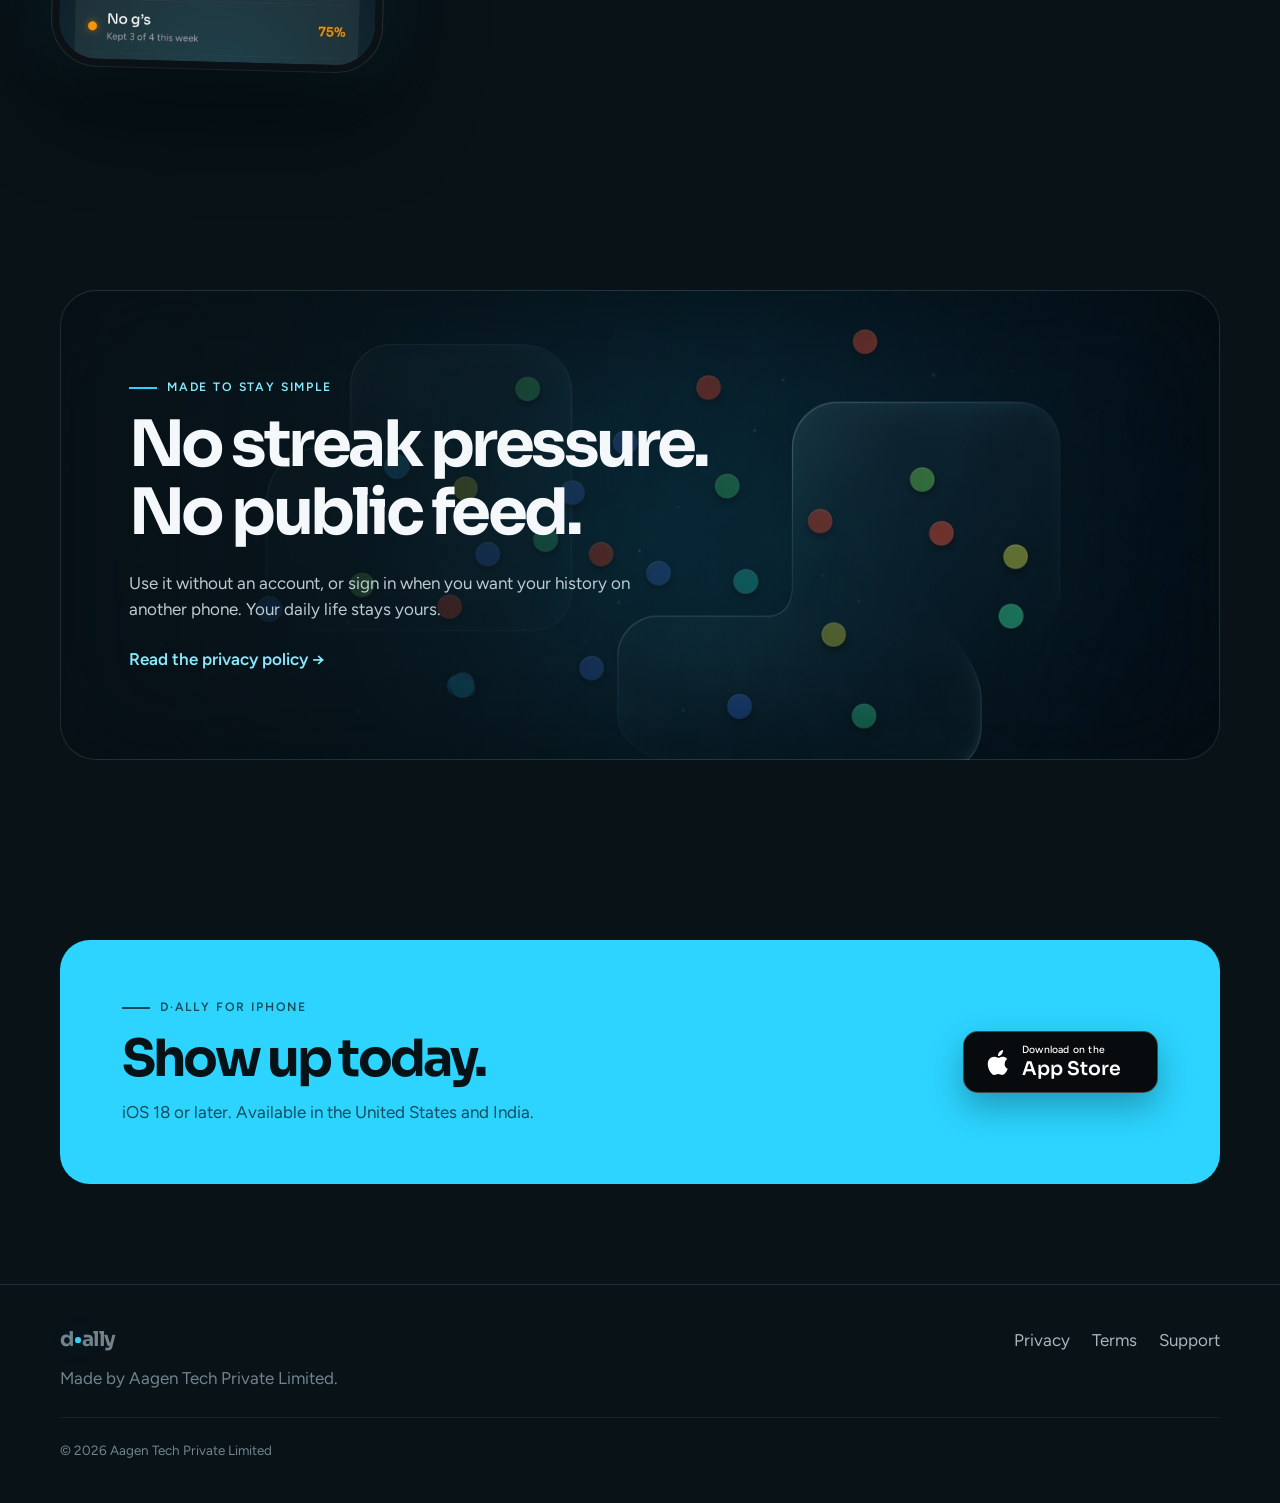
==== commit 5f6b649d: "Prepare App Store listing assets and production Settings for review. Gate debug-only welcome reset, " ====
--- a/website/index.html
+++ b/website/index.html
@@ -53,7 +53,7 @@
             <div class="orbit orbit-one" aria-hidden="true"></div>
             <div class="orbit orbit-two" aria-hidden="true"></div>
             <figure class="phone phone-main">
-              <img src="assets/app-day.png" width="473" height="1024" alt="The real d·ally Day screen, showing colorful daily tasks" />
+              <img src="assets/app-day.png?v=5" width="946" height="2055" alt="The real d·ally Day screen, showing colorful daily tasks" />
             </figure>
           </div>
         </div>
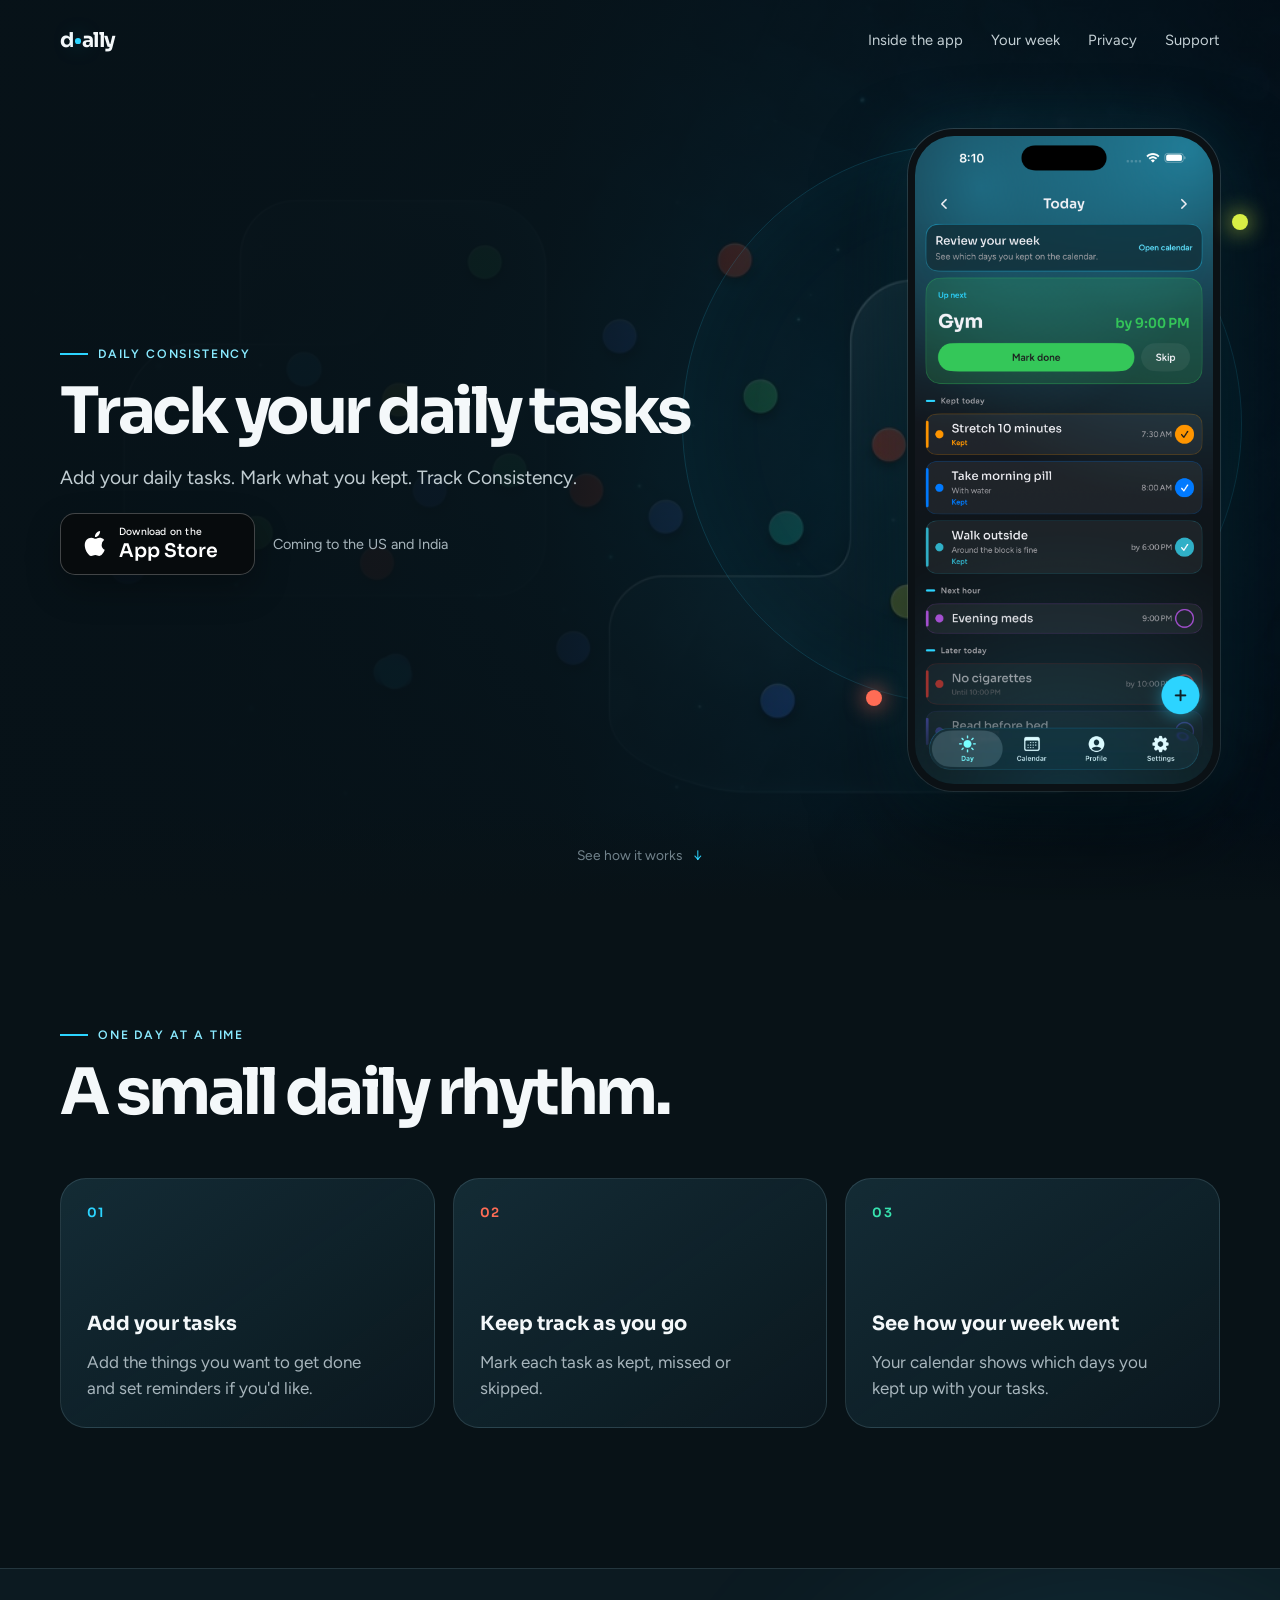
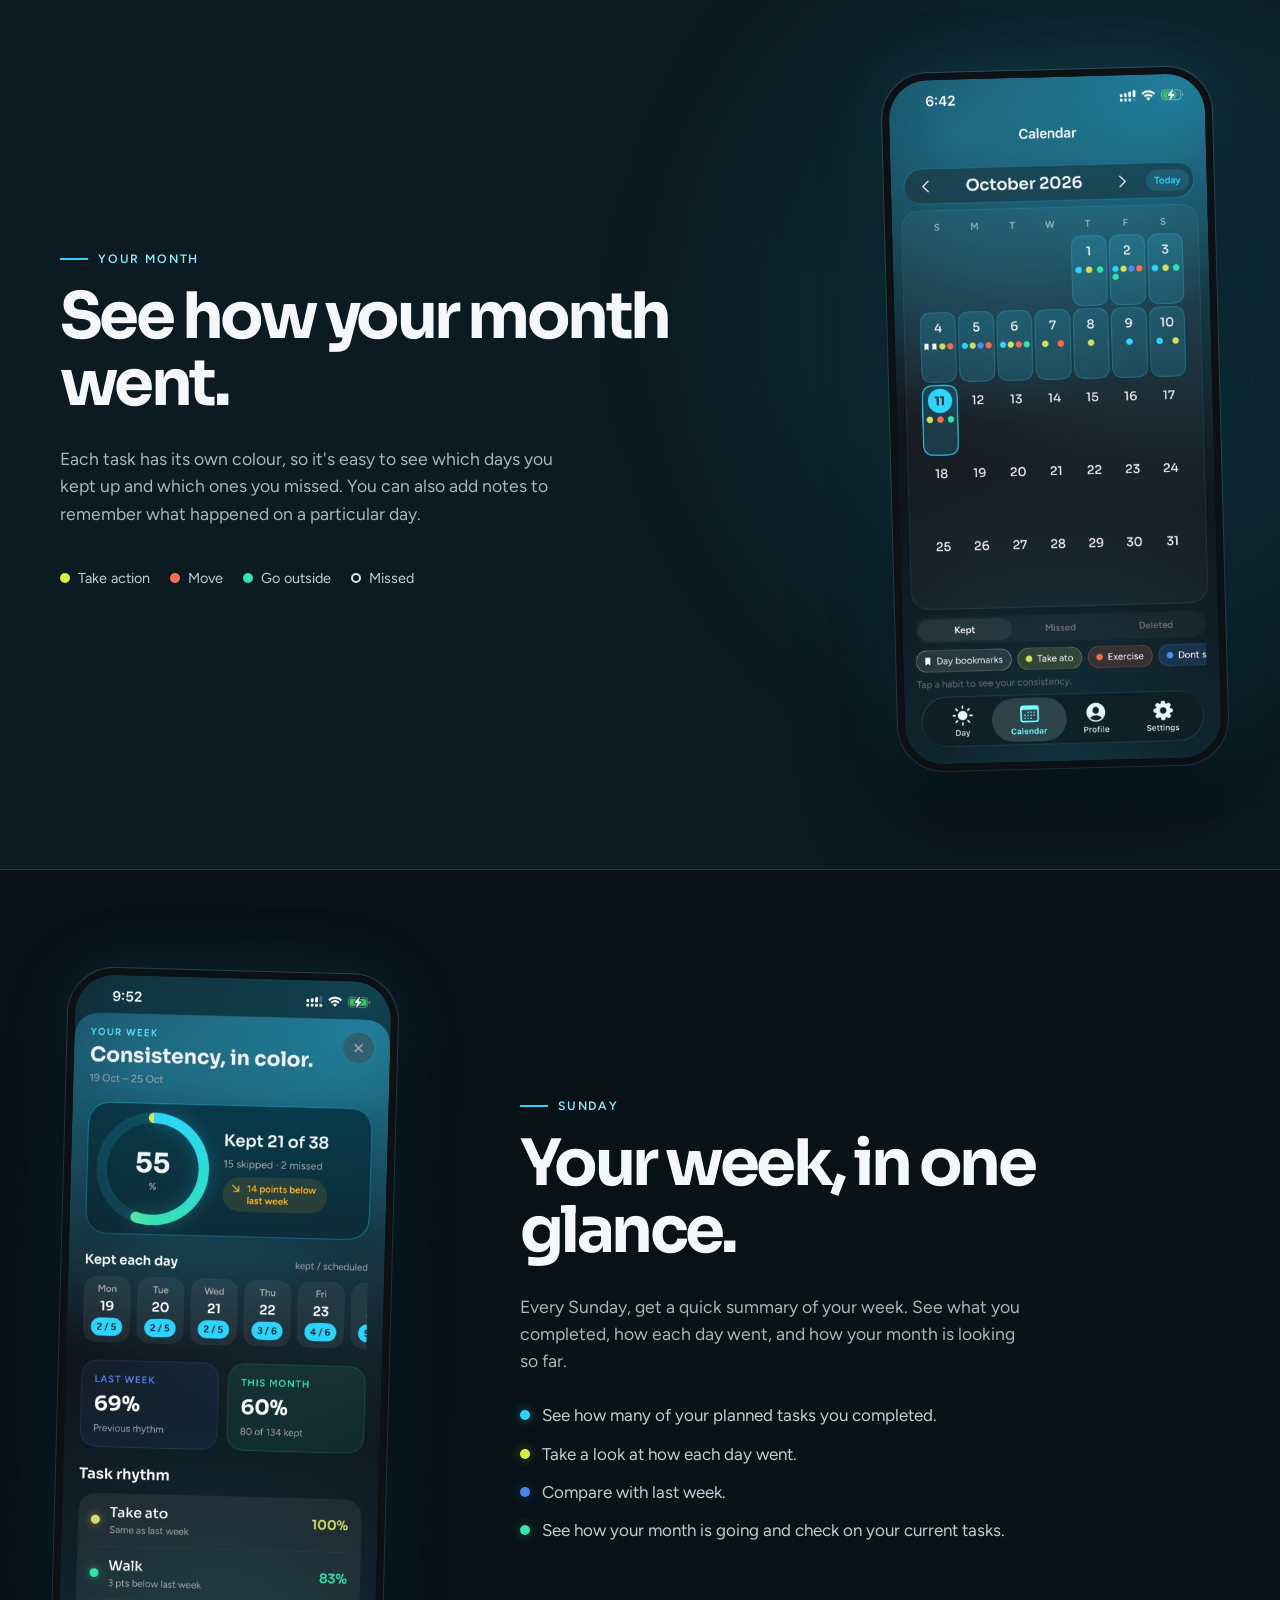
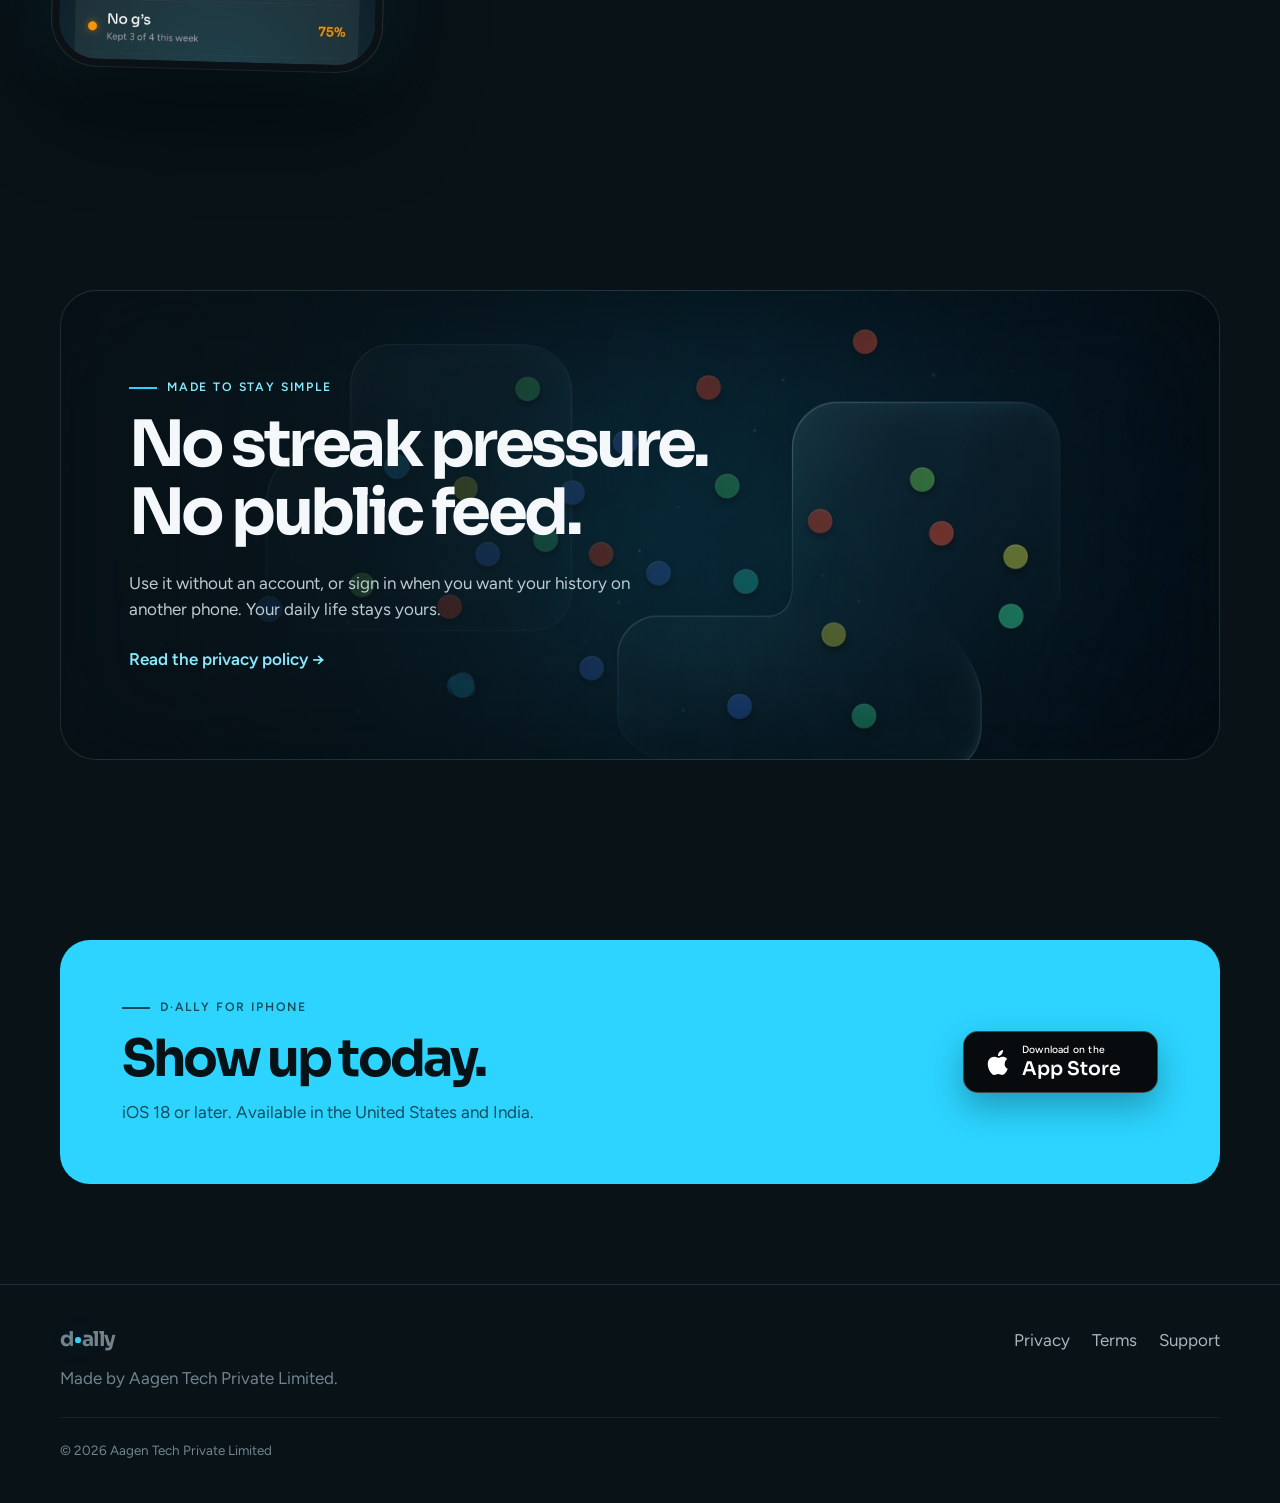
==== commit 63c1d1e2: "Refresh marketing site copy and App Review recording notes. Align homepage messaging with clearer ta" ====
--- a/website/index.html
+++ b/website/index.html
@@ -3,11 +3,11 @@
   <head>
     <meta charset="utf-8" />
     <meta name="viewport" content="width=device-width, initial-scale=1" />
-    <title>d·ally - Reminders for everyday tasks</title>
-    <meta name="description" content="Reminders for everyday tasks. Set your daily tasks, mark what you kept, track consistency." />
+    <title>d·ally - Track your daily tasks</title>
+    <meta name="description" content="Track your daily tasks. Add your daily tasks, mark what you kept, track consistency." />
     <meta name="theme-color" content="#091319" />
-    <meta property="og:title" content="d·ally - Reminders for everyday tasks" />
-    <meta property="og:description" content="Reminders for everyday tasks" />
+    <meta property="og:title" content="d·ally - Track your daily tasks" />
+    <meta property="og:description" content="Track your daily tasks" />
     <meta property="og:type" content="website" />
     <meta property="og:image" content="assets/dally-rhythm.jpg" />
     <link rel="icon" href="assets/favicon.png?v=4" type="image/png" />
@@ -15,7 +15,7 @@
     <link rel="preconnect" href="https://fonts.googleapis.com" />
     <link rel="preconnect" href="https://fonts.gstatic.com" crossorigin />
     <link href="https://fonts.googleapis.com/css2?family=Figtree:wght@400;500;600&family=Sora:wght@600;700&display=swap" rel="stylesheet" />
-    <link rel="stylesheet" href="css/site.css?v=7" />
+    <link rel="stylesheet" href="css/site.css?v=9" />
   </head>
   <body>
     <a class="skip" href="#main">Skip to content</a>
@@ -38,8 +38,8 @@
         <div class="wrap hero-grid">
           <div class="hero-copy">
             <p class="eyebrow"><span></span> Daily consistency</p>
-            <h1>Reminders for everyday tasks</h1>
-            <p class="lede">Set your daily tasks. Mark what you kept. Track Consistency.</p>
+            <h1>Track your daily tasks</h1>
+            <p class="lede">Add your daily tasks. Mark what you kept. Track Consistency.</p>
             <div class="cta-row">
               <a class="store-button" href="https://apps.apple.com/us/app/d-ally" aria-label="Download d·ally on the App Store">
                 <svg viewBox="0 0 16 20" aria-hidden="true"><path fill="currentColor" d="M12.7 10.7c0-1.9 1.5-2.8 1.6-2.9-.9-1.3-2.3-1.5-2.8-1.5-1.2-.1-2.3.7-2.9.7-.6 0-1.5-.7-2.5-.7C4.5 6.3 3.2 7 2.4 8.3c-1.4 2.4-.4 5.9 1 7.8.7.9 1.5 2 2.5 1.9 1 0 1.4-.6 2.6-.6 1.2 0 1.5.6 2.6.6 1.1 0 1.8-.9 2.4-1.8.8-1.1 1.1-2.1 1.1-2.2 0 0-2-.8-2-3.1zM10.7 4.6c.6-.7 1-1.7.9-2.6-.8 0-1.8.6-2.4 1.3-.5.6-1 1.6-.9 2.5.9.1 1.8-.4 2.4-1.2z"/></svg>
@@ -67,9 +67,9 @@
             <h2>A small daily rhythm.</h2>
           </div>
           <ol class="steps">
-            <li><strong>01</strong><div><h3>Plan the day</h3><p>Give each task a time or a finish-by window.</p></div></li>
-            <li><strong>02</strong><div><h3>Mark it honestly</h3><p>Kept, skipped, or still open. Nothing more.</p></div></li>
-            <li><strong>03</strong><div><h3>Look back</h3><p>Your calendar shows the pattern without turning it into a score.</p></div></li>
+            <li><strong>01</strong><div><h3>Add your tasks</h3><p>Add the things you want to get done and set reminders if you'd like.</p></div></li>
+            <li><strong>02</strong><div><h3>Keep track as you go</h3><p>Mark each task as kept, missed or skipped.</p></div></li>
+            <li><strong>03</strong><div><h3>See how your week went</h3><p>Your calendar shows which days you kept up with your tasks.</p></div></li>
           </ol>
         </div>
       </section>
@@ -78,8 +78,8 @@
         <div class="wrap showcase">
           <div class="showcase-copy">
             <p class="eyebrow"><span></span> Your month</p>
-            <h2>Color tells the story.</h2>
-            <p>Each habit keeps its color. Kept days fill in. Missed days stay visible. Day bookmarks hold the little things you want to remember.</p>
+            <h2>See how your month went.</h2>
+            <p>Each task has its own colour, so it's easy to see which days you kept up and which ones you missed. You can also add notes to remember what happened on a particular day.</p>
             <div class="legend" aria-label="Calendar legend">
               <span><i class="dot lime"></i> Take action</span>
               <span><i class="dot coral"></i> Move</span>
@@ -101,12 +101,12 @@
           <div class="showcase-copy">
             <p class="eyebrow"><span></span> Sunday</p>
             <h2>Your week, in one glance.</h2>
-            <p>On Sunday, Review your week opens the calendar. A moment later, this sheet appears. Close it whenever you want. The calendar stays underneath.</p>
+            <p>Every Sunday, get a quick summary of your week. See what you completed, how each day went, and how your month is looking so far.</p>
             <ul class="week-points">
-              <li>What you kept this week, out of what was scheduled.</li>
-              <li>Each day written as kept / scheduled.</li>
-              <li>Last week, only when an earlier week exists.</li>
-              <li>This month so far, and every live task.</li>
+              <li>See how many of your planned tasks you completed.</li>
+              <li>Take a look at how each day went.</li>
+              <li>Compare with last week.</li>
+              <li>See how your month is going and check on your current tasks.</li>
             </ul>
           </div>
         </div>
--- a/website/css/site.css
+++ b/website/css/site.css
@@ -120,8 +120,10 @@
 h1 { margin: 0; font-family: var(--font-display); letter-spacing: -.065em; }
 .hero h1 {
   max-width: 12em;
-  font-size: clamp(1.7rem, min(4.8vw, 7.4vh), 4.15rem);
-  line-height: 1.02;
+  /* Match section h2 scale on desktop */
+  font-size: clamp(2.4rem, 5vw, 4.6rem);
+  line-height: 1.05;
+  letter-spacing: -.055em;
   text-wrap: balance;
 }
 .lede {
@@ -348,7 +350,7 @@
     padding-top: 64px;
     padding-bottom: 28px;
   }
-  .hero h1 { font-size: clamp(1.7rem, 5.2vh, 2.8rem); }
+  .hero h1 { font-size: clamp(2.1rem, 4.2vw, 3.4rem); }
   .phone-main img { max-height: min(68svh, calc(100svh - 120px)); }
   .down { display: none; }
 }
@@ -371,7 +373,7 @@
     align-content: start;
     justify-items: stretch;
     gap: 28px;
-    padding: 118px 0 36px;
+    padding: 136px 0 36px;
     text-align: left;
   }
   .hero-copy {
@@ -379,10 +381,10 @@
     max-width: 34rem;
     margin-inline: 0;
   }
-  .hero .eyebrow { margin-bottom: 14px; }
+  .hero .eyebrow { display: none; }
   .hero h1 {
     max-width: 11.5em;
-    font-size: clamp(2.15rem, 8.8vw, 2.9rem);
+    font-size: clamp(1.95rem, 7.6vw, 2.55rem);
     line-height: 1.04;
   }
   .lede {
@@ -426,7 +428,7 @@
     height: auto;
   }
 
-  h2 { font-size: clamp(2rem, 9vw, 2.85rem); }
+  h2 { font-size: clamp(1.85rem, 8vw, 2.55rem); }
   .rhythm { padding: 72px 0 80px; }
   .section-intro { margin-bottom: 28px; }
   .steps { grid-template-columns: 1fr; gap: 12px; }
@@ -492,8 +494,9 @@
   .nav { min-height: 64px; }
   .nav-wide { display: none; }
   .nav-links { gap: 14px; font-size: .8rem; }
-  .hero-grid { padding-top: 108px; gap: 24px; }
-  .hero h1 { font-size: clamp(2.05rem, 9.4vw, 2.55rem); }
+  .hero-grid { padding-top: 120px; gap: 20px; }
+  .hero h1 { font-size: clamp(1.85rem, 8.4vw, 2.35rem); }
+  h2 { font-size: clamp(1.75rem, 8vw, 2.35rem); }
   .footer-grid { grid-template-columns: 1fr; }
   .footer nav { flex-wrap: wrap; gap: 16px; }
   .copyright { grid-column: auto; }
